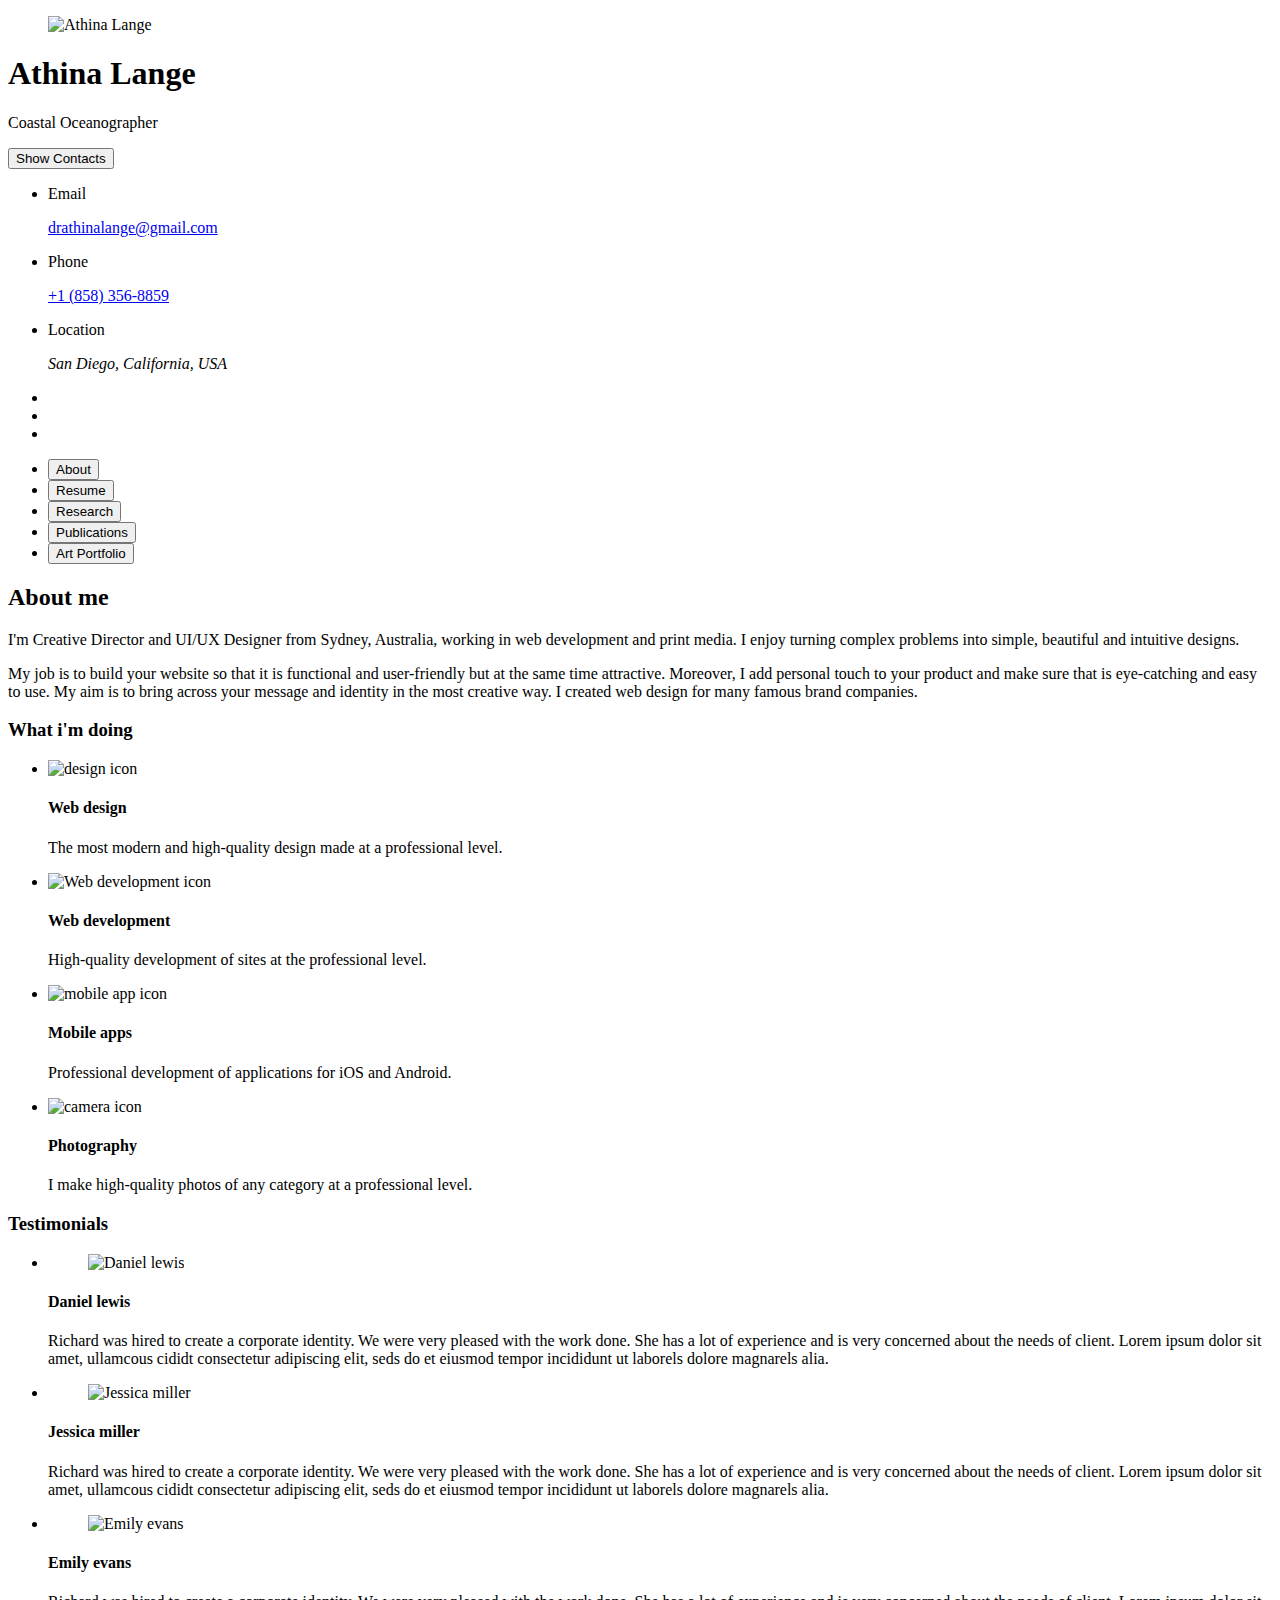
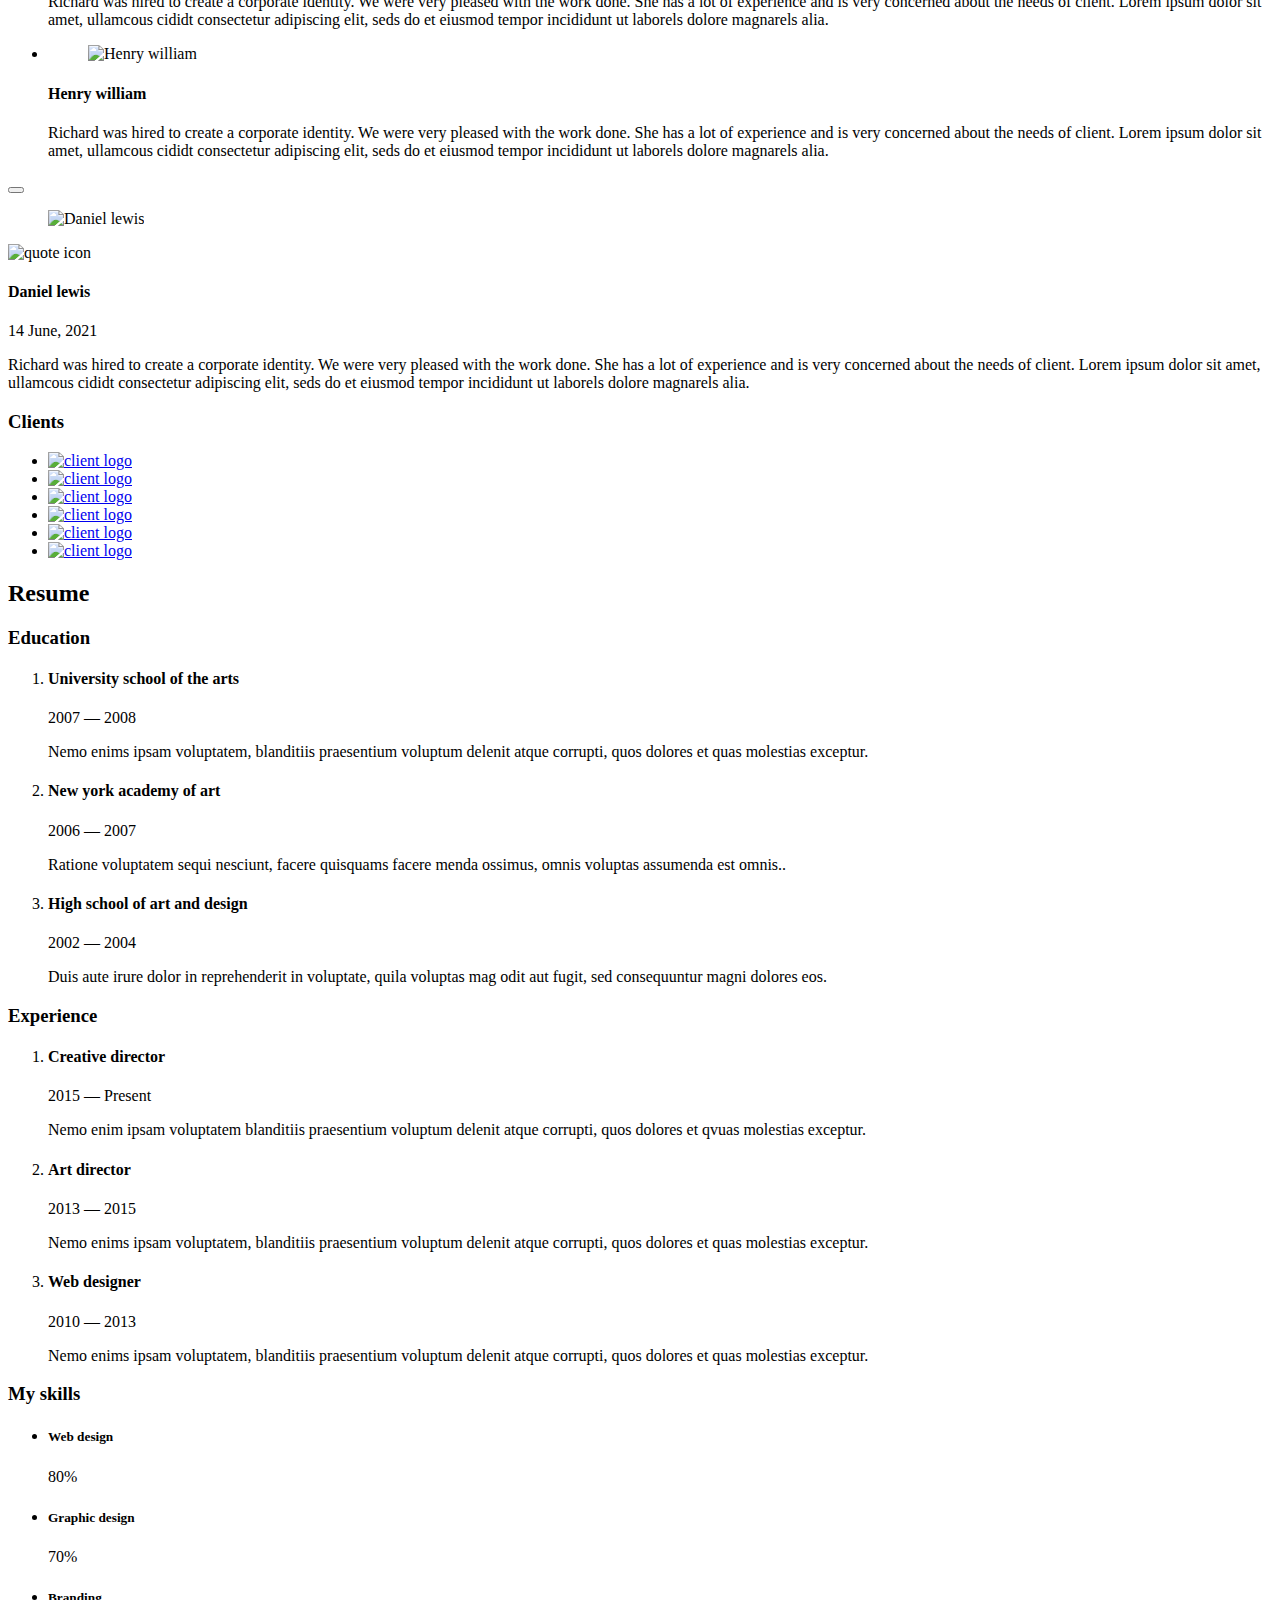
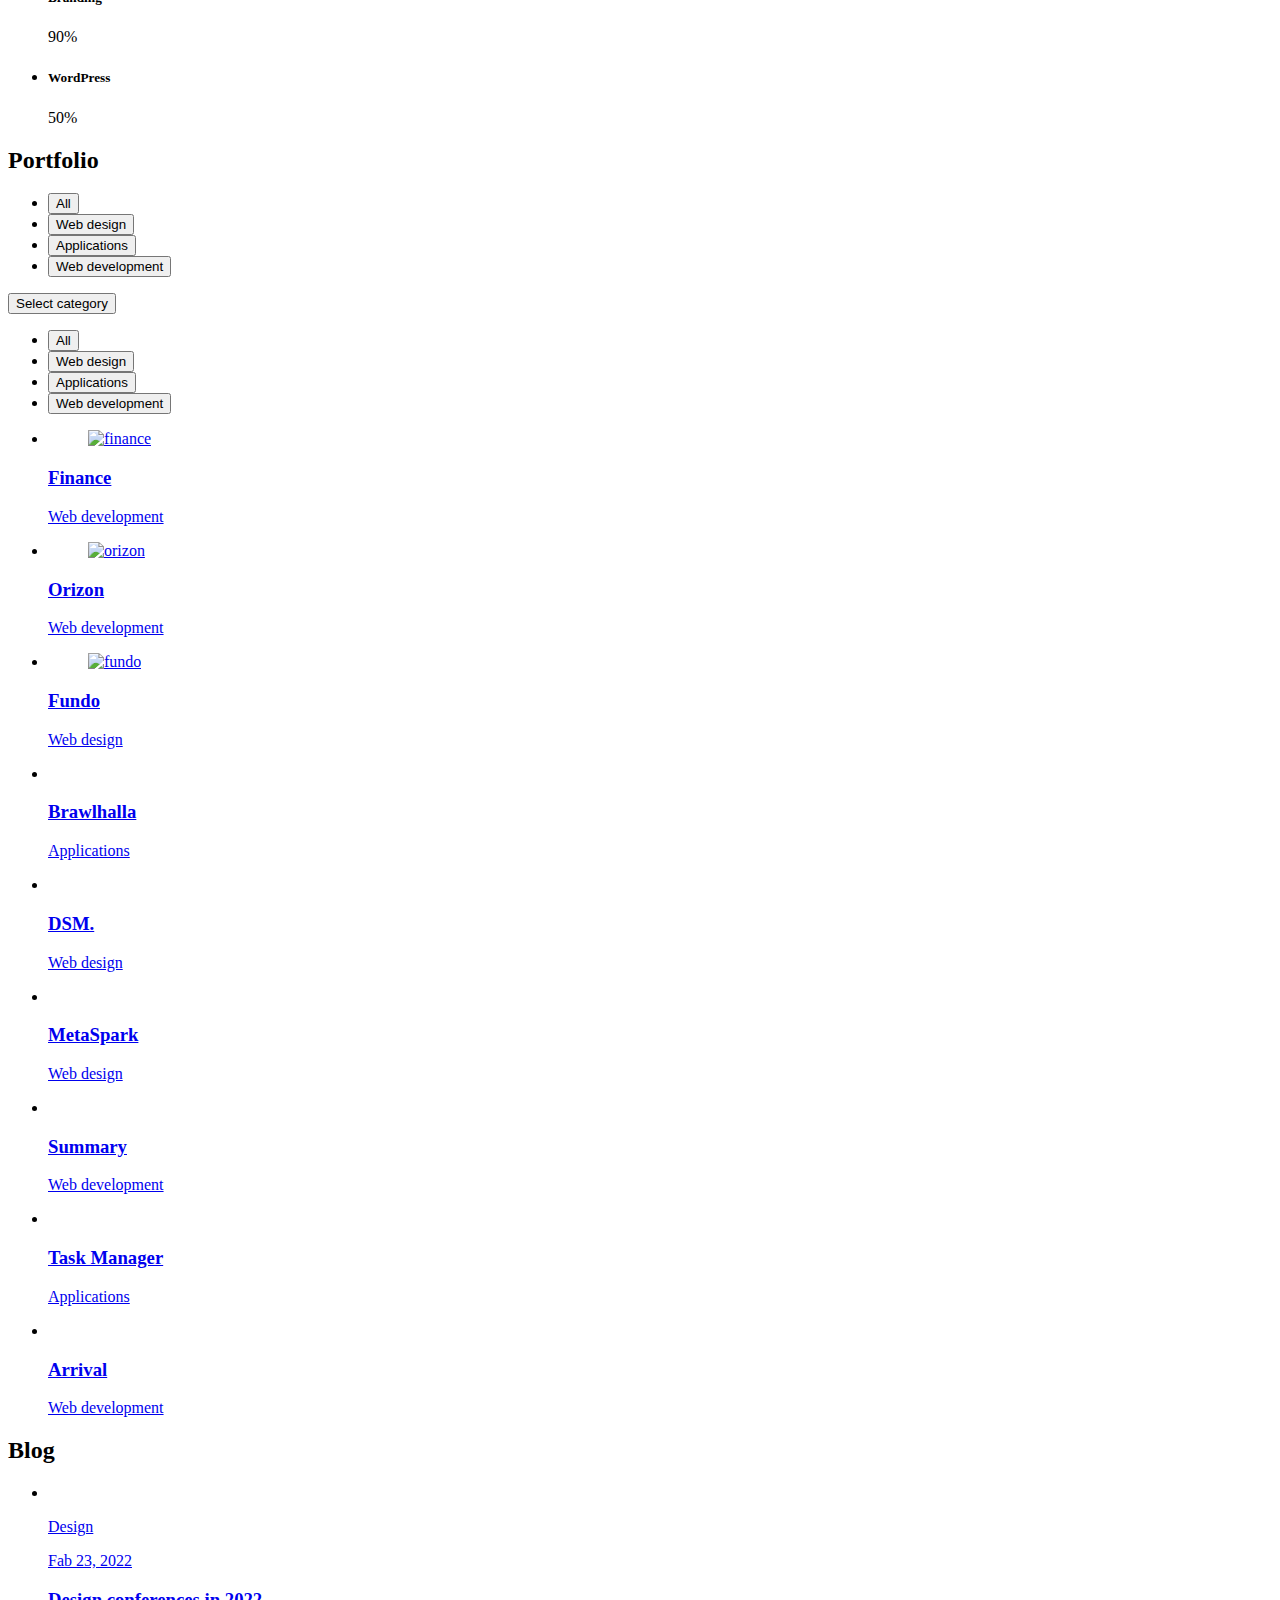
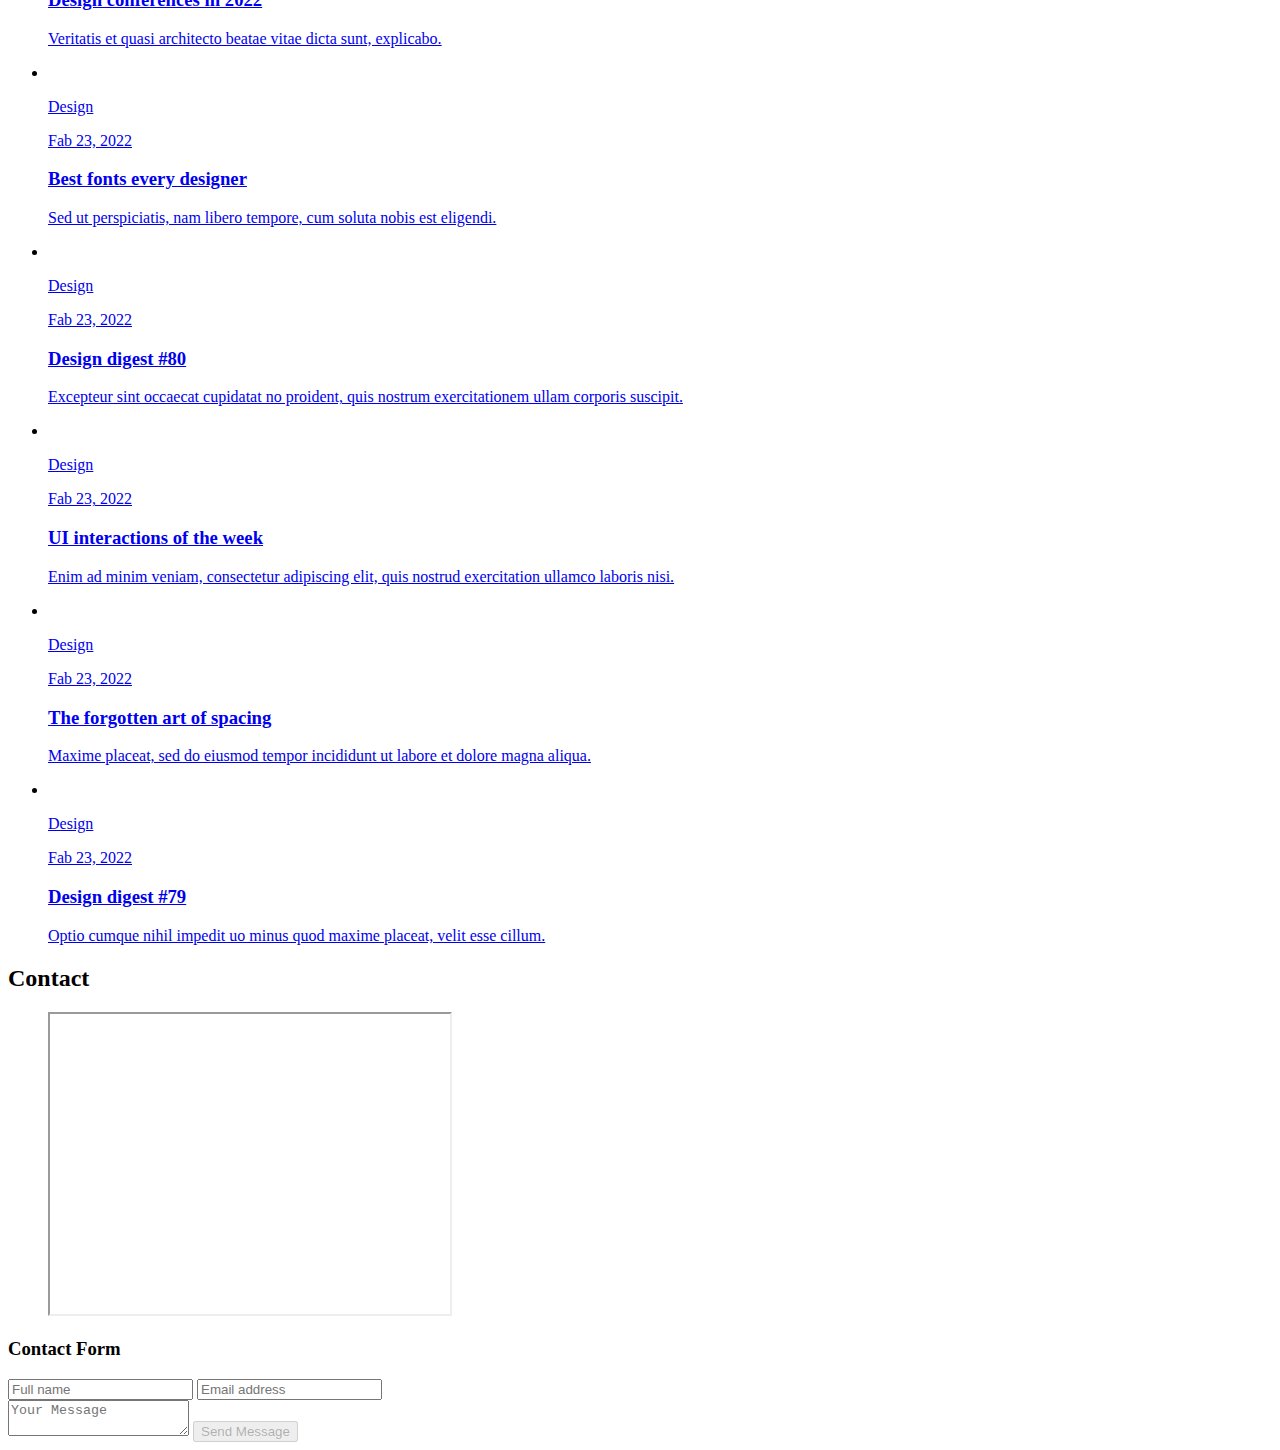
==== index.html @ ed579ed7 "Update index.html" ====
<!DOCTYPE html>
<html lang="en">

<head>
  <meta charset="UTF-8">
  <meta http-equiv="X-UA-Compatible" content="IE=edge">
  <meta name="viewport" content="width=device-width, initial-scale=1.0">
  <title>Athina Lange</title>

  <!--
    - favicon
  -->
  <link rel="shortcut icon" href="./assets/images/logo.ico" type="image/x-icon">

  <!--
    - custom css link
  -->
  <link rel="stylesheet" href="./assets/css/style.css">

  <!--
    - google font link
  -->
  <link rel="preconnect" href="https://fonts.googleapis.com">
  <link rel="preconnect" href="https://fonts.gstatic.com" crossorigin>
  <link href="https://fonts.googleapis.com/css2?family=Poppins:wght@300;400;500;600&display=swap" rel="stylesheet">
</head>

<body>

  <!--
    - #MAIN
  -->

  <main>

    <!--
      - #SIDEBAR
    -->

    <aside class="sidebar" data-sidebar>

      <div class="sidebar-info">

        <figure class="avatar-box">
          <img src="./assets/images_new/LANGE_Athina.jpg" alt="Athina Lange" width="80">
        </figure>

        <div class="info-content">
          <h1 class="name" title="Athina Lange">Athina Lange</h1>

          <p class="title">Coastal Oceanographer</p>
        </div>

        <button class="info_more-btn" data-sidebar-btn>
          <span>Show Contacts</span>

          <ion-icon name="chevron-down"></ion-icon>
        </button>

      </div>

      <div class="sidebar-info_more">

        <div class="separator"></div>

        <ul class="contacts-list">

          <li class="contact-item">

            <div class="icon-box">
              <ion-icon name="mail-outline"></ion-icon>
            </div>

            <div class="contact-info">
              <p class="contact-title">Email</p>

              <a href="mailto:drathinalange@gmail.com" class="contact-link">drathinalange@gmail.com</a>
            </div>

          </li>

          <li class="contact-item">

            <div class="icon-box">
              <ion-icon name="phone-portrait-outline"></ion-icon>
            </div>

            <div class="contact-info">
              <p class="contact-title">Phone</p>

              <a href="tel:+18583568859" class="contact-link">+1 (858) 356-8859</a>
            </div>

          </li>

          <li class="contact-item">

            <div class="icon-box">
              <ion-icon name="location-outline"></ion-icon>
            </div>

            <div class="contact-info">
              <p class="contact-title">Location</p>

              <address>San Diego, California, USA</address>
            </div>

          </li>

        </ul>

        <div class="separator"></div>

        <ul class="social-list">

          <li class="social-item">
            <a href="https://github.com/AthinaLange" class="social-link">
              <ion-icon name="logo-github"></ion-icon>
            </a>
          </li>

          <li class="social-item">
            <a href="https://www.linkedin.com/in/athina-lange-7394a6aa/" class="social-link">
              <ion-icon name="logo-linkedin"></ion-icon>
            </a>
          </li>

          <li class="social-item">
            <a href="https://www.instagram.com/athinaweavings/" class="social-link">
              <ion-icon name="logo-instagram"></ion-icon>
            </a>
          </li>

        </ul>

      </div>

    </aside>





    <!--
      - #main-content
    -->

    <div class="main-content">

      <!--
        - #NAVBAR
      -->

      <nav class="navbar">

        <ul class="navbar-list">

          <li class="navbar-item">
            <button class="navbar-link  active" data-nav-link>About</button>
          </li>

          <li class="navbar-item">
            <button class="navbar-link" data-nav-link>Resume</button>
          </li>

          <li class="navbar-item">
            <button class="navbar-link" data-nav-link>Research</button>
          </li>

          <li class="navbar-item">
            <button class="navbar-link" data-nav-link>Publications</button>
          </li>

          <li class="navbar-item">
            <button class="navbar-link" data-nav-link>Art Portfolio</button>
          </li>

        </ul>

      </nav>





      <!--
        - #ABOUT
      -->

      <article class="about  active" data-page="about">

        <header>
          <h2 class="h2 article-title">About me</h2>
        </header>

        <section class="about-text">
          <p>
            I'm Creative Director and UI/UX Designer from Sydney, Australia, working in web development and print media.
            I enjoy
            turning complex problems into simple, beautiful and intuitive designs.
          </p>

          <p>
            My job is to build your website so that it is functional and user-friendly but at the same time attractive.
            Moreover, I
            add personal touch to your product and make sure that is eye-catching and easy to use. My aim is to bring
            across your
            message and identity in the most creative way. I created web design for many famous brand companies.
          </p>
        </section>


        <!--
          - service
        -->

        <section class="service">

          <h3 class="h3 service-title">What i'm doing</h3>

          <ul class="service-list">

            <li class="service-item">

              <div class="service-icon-box">
                <img src="./assets/images/icon-design.svg
                " alt="design icon" width="40">
              </div>

              <div class="service-content-box">
                <h4 class="h4 service-item-title">Web design</h4>

                <p class="service-item-text">
                  The most modern and high-quality design made at a professional level.
                </p>
              </div>

            </li>

            <li class="service-item">

              <div class="service-icon-box">
                <img src="./assets/images/icon-dev.svg" alt="Web development icon" width="40">
              </div>

              <div class="service-content-box">
                <h4 class="h4 service-item-title">Web development</h4>

                <p class="service-item-text">
                  High-quality development of sites at the professional level.
                </p>
              </div>

            </li>

            <li class="service-item">

              <div class="service-icon-box">
                <img src="./assets/images/icon-app.svg" alt="mobile app icon" width="40">
              </div>

              <div class="service-content-box">
                <h4 class="h4 service-item-title">Mobile apps</h4>

                <p class="service-item-text">
                  Professional development of applications for iOS and Android.
                </p>
              </div>

            </li>

            <li class="service-item">

              <div class="service-icon-box">
                <img src="./assets/images/icon-photo.svg" alt="camera icon" width="40">
              </div>

              <div class="service-content-box">
                <h4 class="h4 service-item-title">Photography</h4>

                <p class="service-item-text">
                  I make high-quality photos of any category at a professional level.
                </p>
              </div>

            </li>

          </ul>

        </section>


        <!--
          - testimonials
        -->

        <section class="testimonials">

          <h3 class="h3 testimonials-title">Testimonials</h3>

          <ul class="testimonials-list has-scrollbar">

            <li class="testimonials-item">
              <div class="content-card" data-testimonials-item>

                <figure class="testimonials-avatar-box">
                  <img src="./assets/images/avatar-1.png" alt="Daniel lewis" width="60" data-testimonials-avatar>
                </figure>

                <h4 class="h4 testimonials-item-title" data-testimonials-title>Daniel lewis</h4>

                <div class="testimonials-text" data-testimonials-text>
                  <p>
                    Richard was hired to create a corporate identity. We were very pleased with the work done. She has a
                    lot of experience
                    and is very concerned about the needs of client. Lorem ipsum dolor sit amet, ullamcous cididt
                    consectetur adipiscing
                    elit, seds do et eiusmod tempor incididunt ut laborels dolore magnarels alia.
                  </p>
                </div>

              </div>
            </li>

            <li class="testimonials-item">
              <div class="content-card" data-testimonials-item>

                <figure class="testimonials-avatar-box">
                  <img src="./assets/images/avatar-2.png" alt="Jessica miller" width="60" data-testimonials-avatar>
                </figure>

                <h4 class="h4 testimonials-item-title" data-testimonials-title>Jessica miller</h4>

                <div class="testimonials-text" data-testimonials-text>
                  <p>
                    Richard was hired to create a corporate identity. We were very pleased with the work done. She has a
                    lot of experience
                    and is very concerned about the needs of client. Lorem ipsum dolor sit amet, ullamcous cididt
                    consectetur adipiscing
                    elit, seds do et eiusmod tempor incididunt ut laborels dolore magnarels alia.
                  </p>
                </div>

              </div>
            </li>

            <li class="testimonials-item">
              <div class="content-card" data-testimonials-item>

                <figure class="testimonials-avatar-box">
                  <img src="./assets/images/avatar-3.png" alt="Emily evans" width="60" data-testimonials-avatar>
                </figure>

                <h4 class="h4 testimonials-item-title" data-testimonials-title>Emily evans</h4>

                <div class="testimonials-text" data-testimonials-text>
                  <p>
                    Richard was hired to create a corporate identity. We were very pleased with the work done. She has a
                    lot of experience
                    and is very concerned about the needs of client. Lorem ipsum dolor sit amet, ullamcous cididt
                    consectetur adipiscing
                    elit, seds do et eiusmod tempor incididunt ut laborels dolore magnarels alia.
                  </p>
                </div>

              </div>
            </li>

            <li class="testimonials-item">
              <div class="content-card" data-testimonials-item>

                <figure class="testimonials-avatar-box">
                  <img src="./assets/images/avatar-4.png" alt="Henry william" width="60" data-testimonials-avatar>
                </figure>

                <h4 class="h4 testimonials-item-title" data-testimonials-title>Henry william</h4>

                <div class="testimonials-text" data-testimonials-text>
                  <p>
                    Richard was hired to create a corporate identity. We were very pleased with the work done. She has a
                    lot of experience
                    and is very concerned about the needs of client. Lorem ipsum dolor sit amet, ullamcous cididt
                    consectetur adipiscing
                    elit, seds do et eiusmod tempor incididunt ut laborels dolore magnarels alia.
                  </p>
                </div>

              </div>
            </li>

          </ul>

        </section>


        <!--
          - testimonials modal
        -->

        <div class="modal-container" data-modal-container>

          <div class="overlay" data-overlay></div>

          <section class="testimonials-modal">

            <button class="modal-close-btn" data-modal-close-btn>
              <ion-icon name="close-outline"></ion-icon>
            </button>

            <div class="modal-img-wrapper">
              <figure class="modal-avatar-box">
                <img src="./assets/images/avatar-1.png" alt="Daniel lewis" width="80" data-modal-img>
              </figure>

              <img src="./assets/images/icon-quote.svg" alt="quote icon">
            </div>

            <div class="modal-content">

              <h4 class="h3 modal-title" data-modal-title>Daniel lewis</h4>

              <time datetime="2021-06-14">14 June, 2021</time>

              <div data-modal-text>
                <p>
                  Richard was hired to create a corporate identity. We were very pleased with the work done. She has a
                  lot of experience
                  and is very concerned about the needs of client. Lorem ipsum dolor sit amet, ullamcous cididt
                  consectetur adipiscing
                  elit, seds do et eiusmod tempor incididunt ut laborels dolore magnarels alia.
                </p>
              </div>

            </div>

          </section>

        </div>


        <!--
          - clients
        -->

        <section class="clients">

          <h3 class="h3 clients-title">Clients</h3>

          <ul class="clients-list has-scrollbar">

            <li class="clients-item">
              <a href="#">
                <img src="./assets/images/logo-1-color.png" alt="client logo">
              </a>
            </li>

            <li class="clients-item">
              <a href="#">
                <img src="./assets/images/logo-2-color.png" alt="client logo">
              </a>
            </li>

            <li class="clients-item">
              <a href="#">
                <img src="./assets/images/logo-3-color.png" alt="client logo">
              </a>
            </li>

            <li class="clients-item">
              <a href="#">
                <img src="./assets/images/logo-4-color.png" alt="client logo">
              </a>
            </li>

            <li class="clients-item">
              <a href="#">
                <img src="./assets/images/logo-5-color.png" alt="client logo">
              </a>
            </li>

            <li class="clients-item">
              <a href="#">
                <img src="./assets/images/logo-6-color.png" alt="client logo">
              </a>
            </li>

          </ul>

        </section>

      </article>





      <!--
        - #RESUME
      -->

      <article class="resume" data-page="resume">

        <header>
          <h2 class="h2 article-title">Resume</h2>
        </header>

        <section class="timeline">

          <div class="title-wrapper">
            <div class="icon-box">
              <ion-icon name="book-outline"></ion-icon>
            </div>

            <h3 class="h3">Education</h3>
          </div>

          <ol class="timeline-list">

            <li class="timeline-item">

              <h4 class="h4 timeline-item-title">University school of the arts</h4>

              <span>2007 — 2008</span>

              <p class="timeline-text">
                Nemo enims ipsam voluptatem, blanditiis praesentium voluptum delenit atque corrupti, quos dolores et
                quas molestias
                exceptur.
              </p>

            </li>

            <li class="timeline-item">

              <h4 class="h4 timeline-item-title">New york academy of art</h4>

              <span>2006 — 2007</span>

              <p class="timeline-text">
                Ratione voluptatem sequi nesciunt, facere quisquams facere menda ossimus, omnis voluptas assumenda est
                omnis..
              </p>

            </li>

            <li class="timeline-item">

              <h4 class="h4 timeline-item-title">High school of art and design</h4>

              <span>2002 — 2004</span>

              <p class="timeline-text">
                Duis aute irure dolor in reprehenderit in voluptate, quila voluptas mag odit aut fugit, sed consequuntur
                magni dolores
                eos.
              </p>

            </li>

          </ol>

        </section>

        <section class="timeline">

          <div class="title-wrapper">
            <div class="icon-box">
              <ion-icon name="book-outline"></ion-icon>
            </div>

            <h3 class="h3">Experience</h3>
          </div>

          <ol class="timeline-list">

            <li class="timeline-item">

              <h4 class="h4 timeline-item-title">Creative director</h4>

              <span>2015 — Present</span>

              <p class="timeline-text">
                Nemo enim ipsam voluptatem blanditiis praesentium voluptum delenit atque corrupti, quos dolores et qvuas
                molestias
                exceptur.
              </p>

            </li>

            <li class="timeline-item">

              <h4 class="h4 timeline-item-title">Art director</h4>

              <span>2013 — 2015</span>

              <p class="timeline-text">
                Nemo enims ipsam voluptatem, blanditiis praesentium voluptum delenit atque corrupti, quos dolores et
                quas molestias
                exceptur.
              </p>

            </li>

            <li class="timeline-item">

              <h4 class="h4 timeline-item-title">Web designer</h4>

              <span>2010 — 2013</span>

              <p class="timeline-text">
                Nemo enims ipsam voluptatem, blanditiis praesentium voluptum delenit atque corrupti, quos dolores et
                quas molestias
                exceptur.
              </p>

            </li>

          </ol>

        </section>

        <section class="skill">

          <h3 class="h3 skills-title">My skills</h3>

          <ul class="skills-list content-card">

            <li class="skills-item">

              <div class="title-wrapper">
                <h5 class="h5">Web design</h5>
                <data value="80">80%</data>
              </div>

              <div class="skill-progress-bg">
                <div class="skill-progress-fill" style="width: 80%;"></div>
              </div>

            </li>

            <li class="skills-item">

              <div class="title-wrapper">
                <h5 class="h5">Graphic design</h5>
                <data value="70">70%</data>
              </div>

              <div class="skill-progress-bg">
                <div class="skill-progress-fill" style="width: 70%;"></div>
              </div>

            </li>

            <li class="skills-item">

              <div class="title-wrapper">
                <h5 class="h5">Branding</h5>
                <data value="90">90%</data>
              </div>

              <div class="skill-progress-bg">
                <div class="skill-progress-fill" style="width: 90%;"></div>
              </div>

            </li>

            <li class="skills-item">

              <div class="title-wrapper">
                <h5 class="h5">WordPress</h5>
                <data value="50">50%</data>
              </div>

              <div class="skill-progress-bg">
                <div class="skill-progress-fill" style="width: 50%;"></div>
              </div>

            </li>

          </ul>

        </section>

      </article>





      <!--
        - #PORTFOLIO
      -->

      <article class="portfolio" data-page="portfolio">

        <header>
          <h2 class="h2 article-title">Portfolio</h2>
        </header>

        <section class="projects">

          <ul class="filter-list">

            <li class="filter-item">
              <button class="active" data-filter-btn>All</button>
            </li>

            <li class="filter-item">
              <button data-filter-btn>Web design</button>
            </li>

            <li class="filter-item">
              <button data-filter-btn>Applications</button>
            </li>

            <li class="filter-item">
              <button data-filter-btn>Web development</button>
            </li>

          </ul>

          <div class="filter-select-box">

            <button class="filter-select" data-select>

              <div class="select-value" data-selecct-value>Select category</div>

              <div class="select-icon">
                <ion-icon name="chevron-down"></ion-icon>
              </div>

            </button>

            <ul class="select-list">

              <li class="select-item">
                <button data-select-item>All</button>
              </li>

              <li class="select-item">
                <button data-select-item>Web design</button>
              </li>

              <li class="select-item">
                <button data-select-item>Applications</button>
              </li>

              <li class="select-item">
                <button data-select-item>Web development</button>
              </li>

            </ul>

          </div>

          <ul class="project-list">

            <li class="project-item  active" data-filter-item data-category="web development">
              <a href="#">

                <figure class="project-img">
                  <div class="project-item-icon-box">
                    <ion-icon name="eye-outline"></ion-icon>
                  </div>

                  <img src="./assets/images/project-1.jpg" alt="finance" loading="lazy">
                </figure>

                <h3 class="project-title">Finance</h3>

                <p class="project-category">Web development</p>

              </a>
            </li>

            <li class="project-item  active" data-filter-item data-category="web development">
              <a href="#">

                <figure class="project-img">
                  <div class="project-item-icon-box">
                    <ion-icon name="eye-outline"></ion-icon>
                  </div>

                  <img src="./assets/images/project-2.png" alt="orizon" loading="lazy">
                </figure>

                <h3 class="project-title">Orizon</h3>

                <p class="project-category">Web development</p>

              </a>
            </li>

            <li class="project-item  active" data-filter-item data-category="web design">
              <a href="#">

                <figure class="project-img">
                  <div class="project-item-icon-box">
                    <ion-icon name="eye-outline"></ion-icon>
                  </div>

                  <img src="./assets/images/project-3.jpg" alt="fundo" loading="lazy">
                </figure>

                <h3 class="project-title">Fundo</h3>

                <p class="project-category">Web design</p>

              </a>
            </li>

            <li class="project-item  active" data-filter-item data-category="applications">
              <a href="#">

                <figure class="project-img">
                  <div class="project-item-icon-box">
                    <ion-icon name="eye-outline"></ion-icon>
                  </div>

                  <img src="./assets/images/project-4.png" alt="brawlhalla" loading="lazy">
                </figure>

                <h3 class="project-title">Brawlhalla</h3>

                <p class="project-category">Applications</p>

              </a>
            </li>

            <li class="project-item  active" data-filter-item data-category="web design">
              <a href="#">

                <figure class="project-img">
                  <div class="project-item-icon-box">
                    <ion-icon name="eye-outline"></ion-icon>
                  </div>

                  <img src="./assets/images/project-5.png" alt="dsm." loading="lazy">
                </figure>

                <h3 class="project-title">DSM.</h3>

                <p class="project-category">Web design</p>

              </a>
            </li>

            <li class="project-item  active" data-filter-item data-category="web design">
              <a href="#">

                <figure class="project-img">
                  <div class="project-item-icon-box">
                    <ion-icon name="eye-outline"></ion-icon>
                  </div>

                  <img src="./assets/images/project-6.png" alt="metaspark" loading="lazy">
                </figure>

                <h3 class="project-title">MetaSpark</h3>

                <p class="project-category">Web design</p>

              </a>
            </li>

            <li class="project-item  active" data-filter-item data-category="web development">
              <a href="#">

                <figure class="project-img">
                  <div class="project-item-icon-box">
                    <ion-icon name="eye-outline"></ion-icon>
                  </div>

                  <img src="./assets/images/project-7.png" alt="summary" loading="lazy">
                </figure>

                <h3 class="project-title">Summary</h3>

                <p class="project-category">Web development</p>

              </a>
            </li>

            <li class="project-item  active" data-filter-item data-category="applications">
              <a href="#">

                <figure class="project-img">
                  <div class="project-item-icon-box">
                    <ion-icon name="eye-outline"></ion-icon>
                  </div>

                  <img src="./assets/images/project-8.jpg" alt="task manager" loading="lazy">
                </figure>

                <h3 class="project-title">Task Manager</h3>

                <p class="project-category">Applications</p>

              </a>
            </li>

            <li class="project-item  active" data-filter-item data-category="web development">
              <a href="#">

                <figure class="project-img">
                  <div class="project-item-icon-box">
                    <ion-icon name="eye-outline"></ion-icon>
                  </div>

                  <img src="./assets/images/project-9.png" alt="arrival" loading="lazy">
                </figure>

                <h3 class="project-title">Arrival</h3>

                <p class="project-category">Web development</p>

              </a>
            </li>

          </ul>

        </section>

      </article>





      <!--
        - #BLOG
      -->

      <article class="blog" data-page="blog">

        <header>
          <h2 class="h2 article-title">Blog</h2>
        </header>

        <section class="blog-posts">

          <ul class="blog-posts-list">

            <li class="blog-post-item">
              <a href="#">

                <figure class="blog-banner-box">
                  <img src="./assets/images/blog-1.jpg" alt="Design conferences in 2022" loading="lazy">
                </figure>

                <div class="blog-content">

                  <div class="blog-meta">
                    <p class="blog-category">Design</p>

                    <span class="dot"></span>

                    <time datetime="2022-02-23">Fab 23, 2022</time>
                  </div>

                  <h3 class="h3 blog-item-title">Design conferences in 2022</h3>

                  <p class="blog-text">
                    Veritatis et quasi architecto beatae vitae dicta sunt, explicabo.
                  </p>

                </div>

              </a>
            </li>

            <li class="blog-post-item">
              <a href="#">

                <figure class="blog-banner-box">
                  <img src="./assets/images/blog-2.jpg" alt="Best fonts every designer" loading="lazy">
                </figure>

                <div class="blog-content">

                  <div class="blog-meta">
                    <p class="blog-category">Design</p>

                    <span class="dot"></span>

                    <time datetime="2022-02-23">Fab 23, 2022</time>
                  </div>

                  <h3 class="h3 blog-item-title">Best fonts every designer</h3>

                  <p class="blog-text">
                    Sed ut perspiciatis, nam libero tempore, cum soluta nobis est eligendi.
                  </p>

                </div>

              </a>
            </li>

            <li class="blog-post-item">
              <a href="#">

                <figure class="blog-banner-box">
                  <img src="./assets/images/blog-3.jpg" alt="Design digest #80" loading="lazy">
                </figure>

                <div class="blog-content">

                  <div class="blog-meta">
                    <p class="blog-category">Design</p>

                    <span class="dot"></span>

                    <time datetime="2022-02-23">Fab 23, 2022</time>
                  </div>

                  <h3 class="h3 blog-item-title">Design digest #80</h3>

                  <p class="blog-text">
                    Excepteur sint occaecat cupidatat no proident, quis nostrum exercitationem ullam corporis suscipit.
                  </p>

                </div>

              </a>
            </li>

            <li class="blog-post-item">
              <a href="#">

                <figure class="blog-banner-box">
                  <img src="./assets/images/blog-4.jpg" alt="UI interactions of the week" loading="lazy">
                </figure>

                <div class="blog-content">

                  <div class="blog-meta">
                    <p class="blog-category">Design</p>

                    <span class="dot"></span>

                    <time datetime="2022-02-23">Fab 23, 2022</time>
                  </div>

                  <h3 class="h3 blog-item-title">UI interactions of the week</h3>

                  <p class="blog-text">
                    Enim ad minim veniam, consectetur adipiscing elit, quis nostrud exercitation ullamco laboris nisi.
                  </p>

                </div>

              </a>
            </li>

            <li class="blog-post-item">
              <a href="#">

                <figure class="blog-banner-box">
                  <img src="./assets/images/blog-5.jpg" alt="The forgotten art of spacing" loading="lazy">
                </figure>

                <div class="blog-content">

                  <div class="blog-meta">
                    <p class="blog-category">Design</p>

                    <span class="dot"></span>

                    <time datetime="2022-02-23">Fab 23, 2022</time>
                  </div>

                  <h3 class="h3 blog-item-title">The forgotten art of spacing</h3>

                  <p class="blog-text">
                    Maxime placeat, sed do eiusmod tempor incididunt ut labore et dolore magna aliqua.
                  </p>

                </div>

              </a>
            </li>

            <li class="blog-post-item">
              <a href="#">

                <figure class="blog-banner-box">
                  <img src="./assets/images/blog-6.jpg" alt="Design digest #79" loading="lazy">
                </figure>

                <div class="blog-content">

                  <div class="blog-meta">
                    <p class="blog-category">Design</p>

                    <span class="dot"></span>

                    <time datetime="2022-02-23">Fab 23, 2022</time>
                  </div>

                  <h3 class="h3 blog-item-title">Design digest #79</h3>

                  <p class="blog-text">
                    Optio cumque nihil impedit uo minus quod maxime placeat, velit esse cillum.
                  </p>

                </div>

              </a>
            </li>

          </ul>

        </section>

      </article>





      <!--
        - #CONTACT
      -->

      <article class="contact" data-page="contact">

        <header>
          <h2 class="h2 article-title">Contact</h2>
        </header>

        <section class="mapbox" data-mapbox>
          <figure>
            <iframe
              src="https://www.google.com/maps/embed?pb=!1m18!1m12!1m3!1d199666.5651251294!2d-121.58334177520186!3d38.56165006739519!2m3!1f0!2f0!3f0!3m2!1i1024!2i768!4f13.1!3m3!1m2!1s0x809ac672b28397f9%3A0x921f6aaa74197fdb!2sSacramento%2C%20CA%2C%20USA!5e0!3m2!1sen!2sbd!4v1647608789441!5m2!1sen!2sbd"
              width="400" height="300" loading="lazy"></iframe>
          </figure>
        </section>

        <section class="contact-form">

          <h3 class="h3 form-title">Contact Form</h3>

          <form action="#" class="form" data-form>

            <div class="input-wrapper">
              <input type="text" name="fullname" class="form-input" placeholder="Full name" required data-form-input>

              <input type="email" name="email" class="form-input" placeholder="Email address" required data-form-input>
            </div>

            <textarea name="message" class="form-input" placeholder="Your Message" required data-form-input></textarea>

            <button class="form-btn" type="submit" disabled data-form-btn>
              <ion-icon name="paper-plane"></ion-icon>
              <span>Send Message</span>
            </button>

          </form>

        </section>

      </article>

    </div>

  </main>






  <!--
    - custom js link
  -->
  <script src="./assets/js/script.js"></script>

  <!--
    - ionicon link
  -->
  <script type="module" src="https://unpkg.com/ionicons@5.5.2/dist/ionicons/ionicons.esm.js"></script>
  <script nomodule src="https://unpkg.com/ionicons@5.5.2/dist/ionicons/ionicons.js"></script>

</body>

</html>
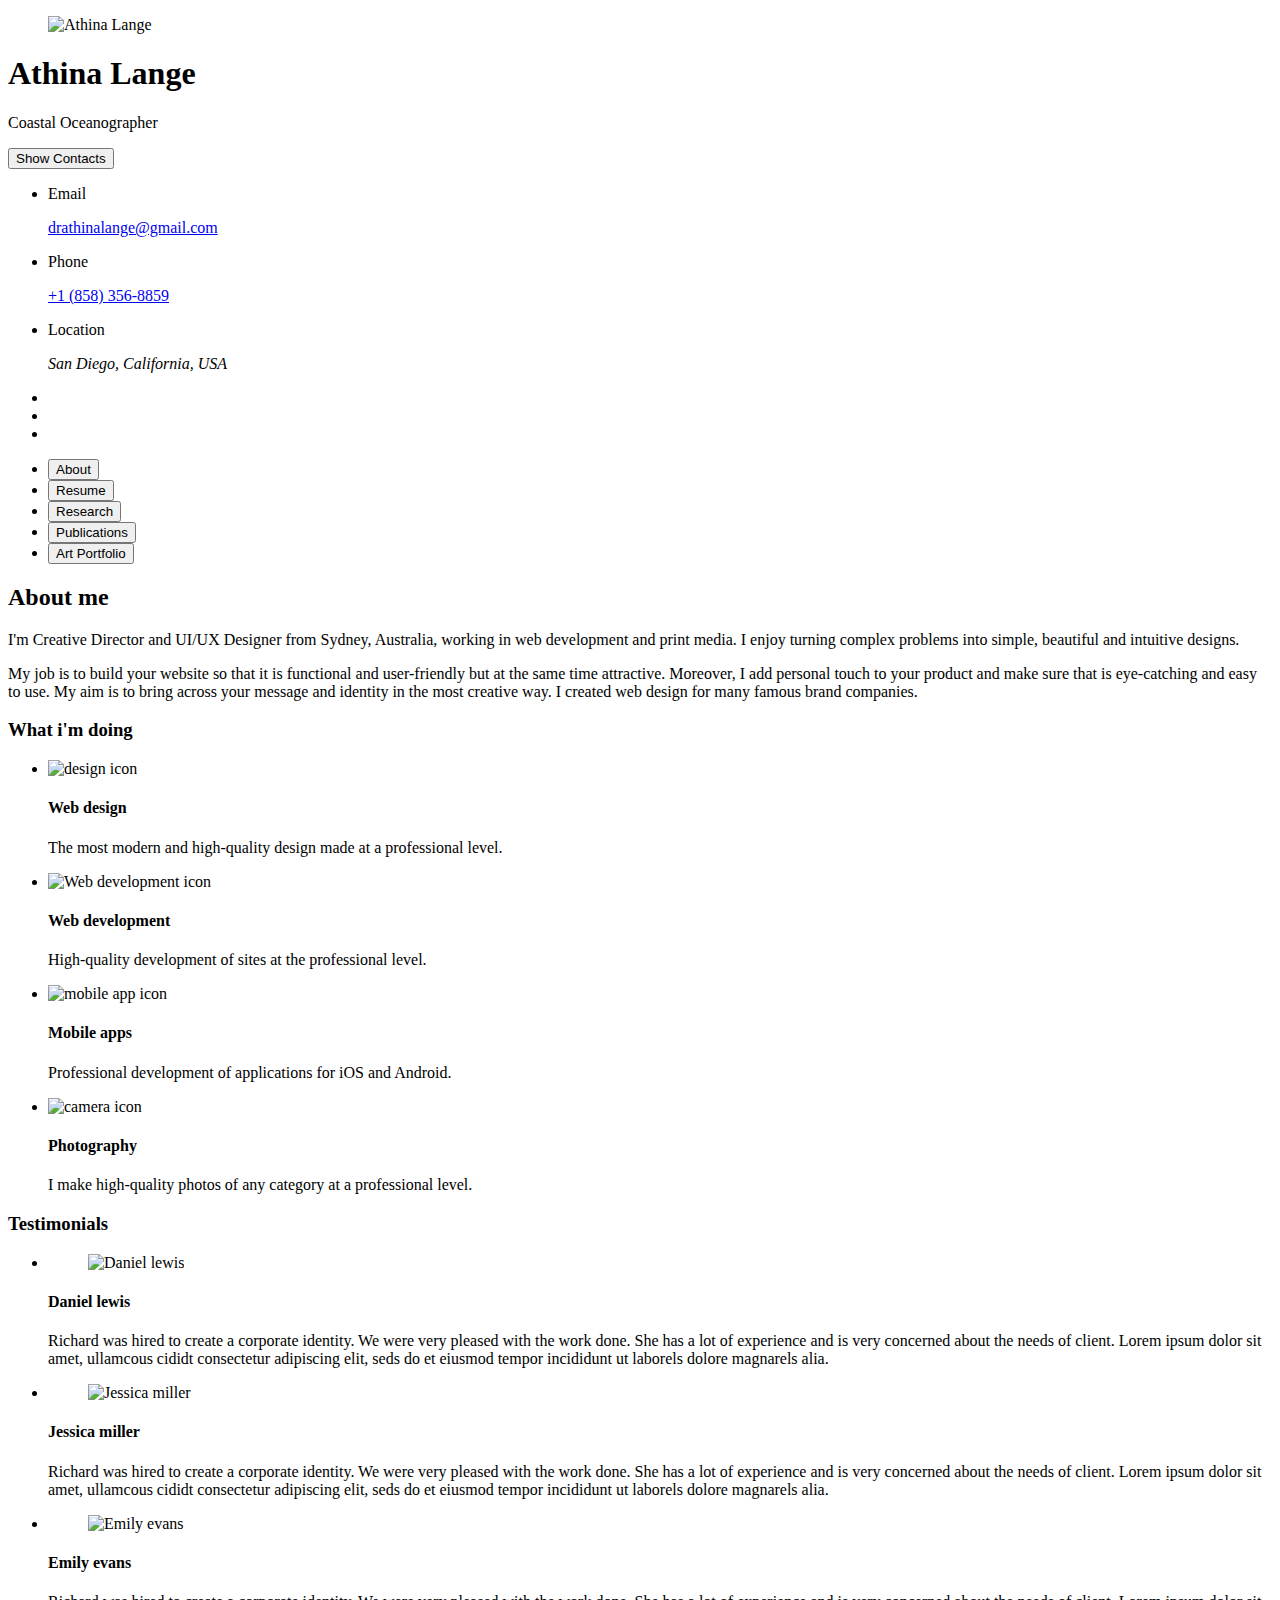
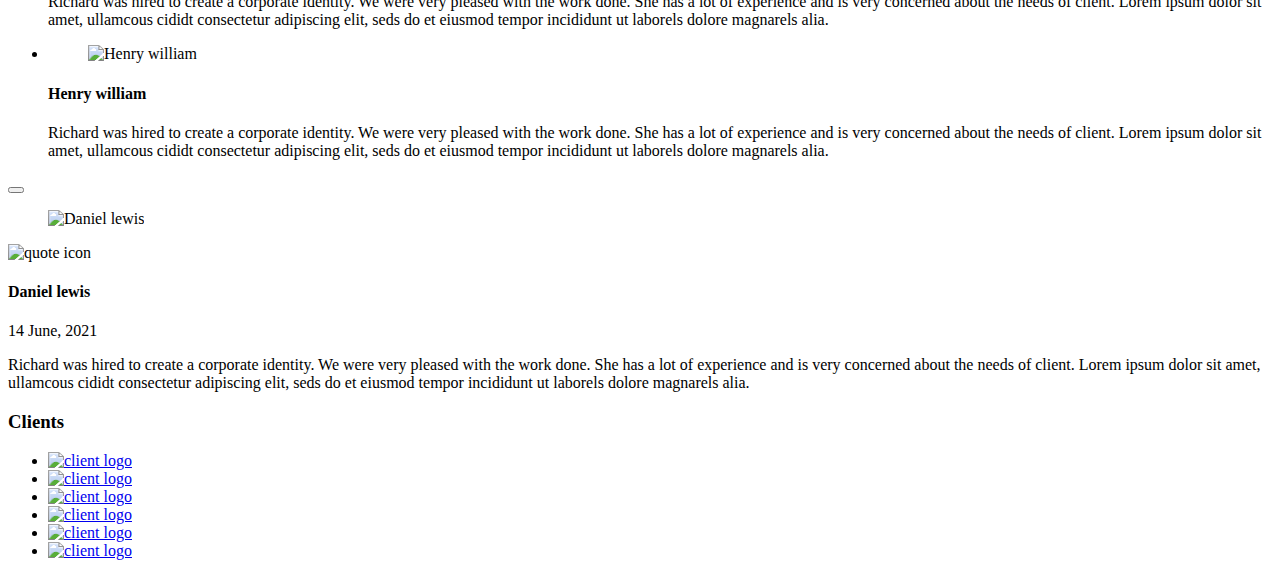
==== commit 89cf3b58: "Update index.html" ====
--- a/index.html
+++ b/index.html
@@ -160,19 +160,19 @@
           </li>
 
           <li class="navbar-item">
-            <button class="navbar-link" data-nav-link>Resume</button>
+            <button href="resume.html" class="navbar-link" data-nav-link>Resume</button>
           </li>
 
           <li class="navbar-item">
-            <button class="navbar-link" data-nav-link>Research</button>
+            <button href="research.html" class="navbar-link" data-nav-link>Research</button>
           </li>
 
           <li class="navbar-item">
-            <button class="navbar-link" data-nav-link>Publications</button>
+            <button href="publications.html" class="navbar-link" data-nav-link>Publications</button>
           </li>
 
           <li class="navbar-item">
-            <button class="navbar-link" data-nav-link>Art Portfolio</button>
+            <button href="art_portfolio.html" class="navbar-link" data-nav-link>Art Portfolio</button>
           </li>
 
         </ul>
@@ -494,673 +494,7 @@
 
 
 
-      <!--
-        - #RESUME
-      -->
-
-      <article class="resume" data-page="resume">
-
-        <header>
-          <h2 class="h2 article-title">Resume</h2>
-        </header>
-
-        <section class="timeline">
-
-          <div class="title-wrapper">
-            <div class="icon-box">
-              <ion-icon name="book-outline"></ion-icon>
-            </div>
-
-            <h3 class="h3">Education</h3>
-          </div>
-
-          <ol class="timeline-list">
-
-            <li class="timeline-item">
-
-              <h4 class="h4 timeline-item-title">University school of the arts</h4>
-
-              <span>2007 — 2008</span>
-
-              <p class="timeline-text">
-                Nemo enims ipsam voluptatem, blanditiis praesentium voluptum delenit atque corrupti, quos dolores et
-                quas molestias
-                exceptur.
-              </p>
-
-            </li>
-
-            <li class="timeline-item">
-
-              <h4 class="h4 timeline-item-title">New york academy of art</h4>
-
-              <span>2006 — 2007</span>
-
-              <p class="timeline-text">
-                Ratione voluptatem sequi nesciunt, facere quisquams facere menda ossimus, omnis voluptas assumenda est
-                omnis..
-              </p>
-
-            </li>
-
-            <li class="timeline-item">
-
-              <h4 class="h4 timeline-item-title">High school of art and design</h4>
-
-              <span>2002 — 2004</span>
-
-              <p class="timeline-text">
-                Duis aute irure dolor in reprehenderit in voluptate, quila voluptas mag odit aut fugit, sed consequuntur
-                magni dolores
-                eos.
-              </p>
-
-            </li>
-
-          </ol>
-
-        </section>
-
-        <section class="timeline">
-
-          <div class="title-wrapper">
-            <div class="icon-box">
-              <ion-icon name="book-outline"></ion-icon>
-            </div>
-
-            <h3 class="h3">Experience</h3>
-          </div>
-
-          <ol class="timeline-list">
-
-            <li class="timeline-item">
-
-              <h4 class="h4 timeline-item-title">Creative director</h4>
-
-              <span>2015 — Present</span>
-
-              <p class="timeline-text">
-                Nemo enim ipsam voluptatem blanditiis praesentium voluptum delenit atque corrupti, quos dolores et qvuas
-                molestias
-                exceptur.
-              </p>
-
-            </li>
-
-            <li class="timeline-item">
-
-              <h4 class="h4 timeline-item-title">Art director</h4>
-
-              <span>2013 — 2015</span>
-
-              <p class="timeline-text">
-                Nemo enims ipsam voluptatem, blanditiis praesentium voluptum delenit atque corrupti, quos dolores et
-                quas molestias
-                exceptur.
-              </p>
-
-            </li>
-
-            <li class="timeline-item">
-
-              <h4 class="h4 timeline-item-title">Web designer</h4>
-
-              <span>2010 — 2013</span>
-
-              <p class="timeline-text">
-                Nemo enims ipsam voluptatem, blanditiis praesentium voluptum delenit atque corrupti, quos dolores et
-                quas molestias
-                exceptur.
-              </p>
-
-            </li>
-
-          </ol>
-
-        </section>
-
-        <section class="skill">
-
-          <h3 class="h3 skills-title">My skills</h3>
-
-          <ul class="skills-list content-card">
-
-            <li class="skills-item">
-
-              <div class="title-wrapper">
-                <h5 class="h5">Web design</h5>
-                <data value="80">80%</data>
-              </div>
-
-              <div class="skill-progress-bg">
-                <div class="skill-progress-fill" style="width: 80%;"></div>
-              </div>
-
-            </li>
-
-            <li class="skills-item">
-
-              <div class="title-wrapper">
-                <h5 class="h5">Graphic design</h5>
-                <data value="70">70%</data>
-              </div>
-
-              <div class="skill-progress-bg">
-                <div class="skill-progress-fill" style="width: 70%;"></div>
-              </div>
-
-            </li>
-
-            <li class="skills-item">
-
-              <div class="title-wrapper">
-                <h5 class="h5">Branding</h5>
-                <data value="90">90%</data>
-              </div>
-
-              <div class="skill-progress-bg">
-                <div class="skill-progress-fill" style="width: 90%;"></div>
-              </div>
-
-            </li>
-
-            <li class="skills-item">
-
-              <div class="title-wrapper">
-                <h5 class="h5">WordPress</h5>
-                <data value="50">50%</data>
-              </div>
-
-              <div class="skill-progress-bg">
-                <div class="skill-progress-fill" style="width: 50%;"></div>
-              </div>
-
-            </li>
-
-          </ul>
-
-        </section>
-
-      </article>
-
-
-
-
-
-      <!--
-        - #PORTFOLIO
-      -->
-
-      <article class="portfolio" data-page="portfolio">
-
-        <header>
-          <h2 class="h2 article-title">Portfolio</h2>
-        </header>
-
-        <section class="projects">
-
-          <ul class="filter-list">
-
-            <li class="filter-item">
-              <button class="active" data-filter-btn>All</button>
-            </li>
-
-            <li class="filter-item">
-              <button data-filter-btn>Web design</button>
-            </li>
-
-            <li class="filter-item">
-              <button data-filter-btn>Applications</button>
-            </li>
-
-            <li class="filter-item">
-              <button data-filter-btn>Web development</button>
-            </li>
-
-          </ul>
-
-          <div class="filter-select-box">
-
-            <button class="filter-select" data-select>
-
-              <div class="select-value" data-selecct-value>Select category</div>
-
-              <div class="select-icon">
-                <ion-icon name="chevron-down"></ion-icon>
-              </div>
-
-            </button>
-
-            <ul class="select-list">
-
-              <li class="select-item">
-                <button data-select-item>All</button>
-              </li>
-
-              <li class="select-item">
-                <button data-select-item>Web design</button>
-              </li>
-
-              <li class="select-item">
-                <button data-select-item>Applications</button>
-              </li>
-
-              <li class="select-item">
-                <button data-select-item>Web development</button>
-              </li>
-
-            </ul>
-
-          </div>
-
-          <ul class="project-list">
-
-            <li class="project-item  active" data-filter-item data-category="web development">
-              <a href="#">
-
-                <figure class="project-img">
-                  <div class="project-item-icon-box">
-                    <ion-icon name="eye-outline"></ion-icon>
-                  </div>
-
-                  <img src="./assets/images/project-1.jpg" alt="finance" loading="lazy">
-                </figure>
-
-                <h3 class="project-title">Finance</h3>
-
-                <p class="project-category">Web development</p>
-
-              </a>
-            </li>
-
-            <li class="project-item  active" data-filter-item data-category="web development">
-              <a href="#">
-
-                <figure class="project-img">
-                  <div class="project-item-icon-box">
-                    <ion-icon name="eye-outline"></ion-icon>
-                  </div>
-
-                  <img src="./assets/images/project-2.png" alt="orizon" loading="lazy">
-                </figure>
-
-                <h3 class="project-title">Orizon</h3>
-
-                <p class="project-category">Web development</p>
-
-              </a>
-            </li>
-
-            <li class="project-item  active" data-filter-item data-category="web design">
-              <a href="#">
-
-                <figure class="project-img">
-                  <div class="project-item-icon-box">
-                    <ion-icon name="eye-outline"></ion-icon>
-                  </div>
-
-                  <img src="./assets/images/project-3.jpg" alt="fundo" loading="lazy">
-                </figure>
-
-                <h3 class="project-title">Fundo</h3>
-
-                <p class="project-category">Web design</p>
-
-              </a>
-            </li>
-
-            <li class="project-item  active" data-filter-item data-category="applications">
-              <a href="#">
-
-                <figure class="project-img">
-                  <div class="project-item-icon-box">
-                    <ion-icon name="eye-outline"></ion-icon>
-                  </div>
-
-                  <img src="./assets/images/project-4.png" alt="brawlhalla" loading="lazy">
-                </figure>
-
-                <h3 class="project-title">Brawlhalla</h3>
-
-                <p class="project-category">Applications</p>
-
-              </a>
-            </li>
-
-            <li class="project-item  active" data-filter-item data-category="web design">
-              <a href="#">
-
-                <figure class="project-img">
-                  <div class="project-item-icon-box">
-                    <ion-icon name="eye-outline"></ion-icon>
-                  </div>
-
-                  <img src="./assets/images/project-5.png" alt="dsm." loading="lazy">
-                </figure>
-
-                <h3 class="project-title">DSM.</h3>
-
-                <p class="project-category">Web design</p>
-
-              </a>
-            </li>
-
-            <li class="project-item  active" data-filter-item data-category="web design">
-              <a href="#">
-
-                <figure class="project-img">
-                  <div class="project-item-icon-box">
-                    <ion-icon name="eye-outline"></ion-icon>
-                  </div>
-
-                  <img src="./assets/images/project-6.png" alt="metaspark" loading="lazy">
-                </figure>
-
-                <h3 class="project-title">MetaSpark</h3>
-
-                <p class="project-category">Web design</p>
-
-              </a>
-            </li>
-
-            <li class="project-item  active" data-filter-item data-category="web development">
-              <a href="#">
-
-                <figure class="project-img">
-                  <div class="project-item-icon-box">
-                    <ion-icon name="eye-outline"></ion-icon>
-                  </div>
-
-                  <img src="./assets/images/project-7.png" alt="summary" loading="lazy">
-                </figure>
-
-                <h3 class="project-title">Summary</h3>
-
-                <p class="project-category">Web development</p>
-
-              </a>
-            </li>
-
-            <li class="project-item  active" data-filter-item data-category="applications">
-              <a href="#">
-
-                <figure class="project-img">
-                  <div class="project-item-icon-box">
-                    <ion-icon name="eye-outline"></ion-icon>
-                  </div>
-
-                  <img src="./assets/images/project-8.jpg" alt="task manager" loading="lazy">
-                </figure>
-
-                <h3 class="project-title">Task Manager</h3>
-
-                <p class="project-category">Applications</p>
-
-              </a>
-            </li>
-
-            <li class="project-item  active" data-filter-item data-category="web development">
-              <a href="#">
-
-                <figure class="project-img">
-                  <div class="project-item-icon-box">
-                    <ion-icon name="eye-outline"></ion-icon>
-                  </div>
-
-                  <img src="./assets/images/project-9.png" alt="arrival" loading="lazy">
-                </figure>
-
-                <h3 class="project-title">Arrival</h3>
-
-                <p class="project-category">Web development</p>
-
-              </a>
-            </li>
-
-          </ul>
-
-        </section>
-
-      </article>
-
-
-
-
-
-      <!--
-        - #BLOG
-      -->
-
-      <article class="blog" data-page="blog">
-
-        <header>
-          <h2 class="h2 article-title">Blog</h2>
-        </header>
-
-        <section class="blog-posts">
-
-          <ul class="blog-posts-list">
-
-            <li class="blog-post-item">
-              <a href="#">
-
-                <figure class="blog-banner-box">
-                  <img src="./assets/images/blog-1.jpg" alt="Design conferences in 2022" loading="lazy">
-                </figure>
-
-                <div class="blog-content">
-
-                  <div class="blog-meta">
-                    <p class="blog-category">Design</p>
-
-                    <span class="dot"></span>
-
-                    <time datetime="2022-02-23">Fab 23, 2022</time>
-                  </div>
-
-                  <h3 class="h3 blog-item-title">Design conferences in 2022</h3>
-
-                  <p class="blog-text">
-                    Veritatis et quasi architecto beatae vitae dicta sunt, explicabo.
-                  </p>
-
-                </div>
-
-              </a>
-            </li>
-
-            <li class="blog-post-item">
-              <a href="#">
-
-                <figure class="blog-banner-box">
-                  <img src="./assets/images/blog-2.jpg" alt="Best fonts every designer" loading="lazy">
-                </figure>
-
-                <div class="blog-content">
-
-                  <div class="blog-meta">
-                    <p class="blog-category">Design</p>
-
-                    <span class="dot"></span>
-
-                    <time datetime="2022-02-23">Fab 23, 2022</time>
-                  </div>
-
-                  <h3 class="h3 blog-item-title">Best fonts every designer</h3>
-
-                  <p class="blog-text">
-                    Sed ut perspiciatis, nam libero tempore, cum soluta nobis est eligendi.
-                  </p>
-
-                </div>
-
-              </a>
-            </li>
-
-            <li class="blog-post-item">
-              <a href="#">
-
-                <figure class="blog-banner-box">
-                  <img src="./assets/images/blog-3.jpg" alt="Design digest #80" loading="lazy">
-                </figure>
-
-                <div class="blog-content">
-
-                  <div class="blog-meta">
-                    <p class="blog-category">Design</p>
-
-                    <span class="dot"></span>
-
-                    <time datetime="2022-02-23">Fab 23, 2022</time>
-                  </div>
-
-                  <h3 class="h3 blog-item-title">Design digest #80</h3>
-
-                  <p class="blog-text">
-                    Excepteur sint occaecat cupidatat no proident, quis nostrum exercitationem ullam corporis suscipit.
-                  </p>
-
-                </div>
-
-              </a>
-            </li>
-
-            <li class="blog-post-item">
-              <a href="#">
-
-                <figure class="blog-banner-box">
-                  <img src="./assets/images/blog-4.jpg" alt="UI interactions of the week" loading="lazy">
-                </figure>
-
-                <div class="blog-content">
-
-                  <div class="blog-meta">
-                    <p class="blog-category">Design</p>
-
-                    <span class="dot"></span>
-
-                    <time datetime="2022-02-23">Fab 23, 2022</time>
-                  </div>
-
-                  <h3 class="h3 blog-item-title">UI interactions of the week</h3>
-
-                  <p class="blog-text">
-                    Enim ad minim veniam, consectetur adipiscing elit, quis nostrud exercitation ullamco laboris nisi.
-                  </p>
-
-                </div>
-
-              </a>
-            </li>
-
-            <li class="blog-post-item">
-              <a href="#">
-
-                <figure class="blog-banner-box">
-                  <img src="./assets/images/blog-5.jpg" alt="The forgotten art of spacing" loading="lazy">
-                </figure>
-
-                <div class="blog-content">
-
-                  <div class="blog-meta">
-                    <p class="blog-category">Design</p>
-
-                    <span class="dot"></span>
-
-                    <time datetime="2022-02-23">Fab 23, 2022</time>
-                  </div>
-
-                  <h3 class="h3 blog-item-title">The forgotten art of spacing</h3>
-
-                  <p class="blog-text">
-                    Maxime placeat, sed do eiusmod tempor incididunt ut labore et dolore magna aliqua.
-                  </p>
-
-                </div>
-
-              </a>
-            </li>
-
-            <li class="blog-post-item">
-              <a href="#">
-
-                <figure class="blog-banner-box">
-                  <img src="./assets/images/blog-6.jpg" alt="Design digest #79" loading="lazy">
-                </figure>
-
-                <div class="blog-content">
-
-                  <div class="blog-meta">
-                    <p class="blog-category">Design</p>
-
-                    <span class="dot"></span>
-
-                    <time datetime="2022-02-23">Fab 23, 2022</time>
-                  </div>
-
-                  <h3 class="h3 blog-item-title">Design digest #79</h3>
-
-                  <p class="blog-text">
-                    Optio cumque nihil impedit uo minus quod maxime placeat, velit esse cillum.
-                  </p>
-
-                </div>
-
-              </a>
-            </li>
-
-          </ul>
-
-        </section>
-
-      </article>
-
-
-
-
-
-      <!--
-        - #CONTACT
-      -->
-
-      <article class="contact" data-page="contact">
-
-        <header>
-          <h2 class="h2 article-title">Contact</h2>
-        </header>
-
-        <section class="mapbox" data-mapbox>
-          <figure>
-            <iframe
-              src="https://www.google.com/maps/embed?pb=!1m18!1m12!1m3!1d199666.5651251294!2d-121.58334177520186!3d38.56165006739519!2m3!1f0!2f0!3f0!3m2!1i1024!2i768!4f13.1!3m3!1m2!1s0x809ac672b28397f9%3A0x921f6aaa74197fdb!2sSacramento%2C%20CA%2C%20USA!5e0!3m2!1sen!2sbd!4v1647608789441!5m2!1sen!2sbd"
-              width="400" height="300" loading="lazy"></iframe>
-          </figure>
-        </section>
-
-        <section class="contact-form">
-
-          <h3 class="h3 form-title">Contact Form</h3>
-
-          <form action="#" class="form" data-form>
-
-            <div class="input-wrapper">
-              <input type="text" name="fullname" class="form-input" placeholder="Full name" required data-form-input>
-
-              <input type="email" name="email" class="form-input" placeholder="Email address" required data-form-input>
-            </div>
-
-            <textarea name="message" class="form-input" placeholder="Your Message" required data-form-input></textarea>
-
-            <button class="form-btn" type="submit" disabled data-form-btn>
-              <ion-icon name="paper-plane"></ion-icon>
-              <span>Send Message</span>
-            </button>
-
-          </form>
-
-        </section>
-
-      </article>
+
 
     </div>
 
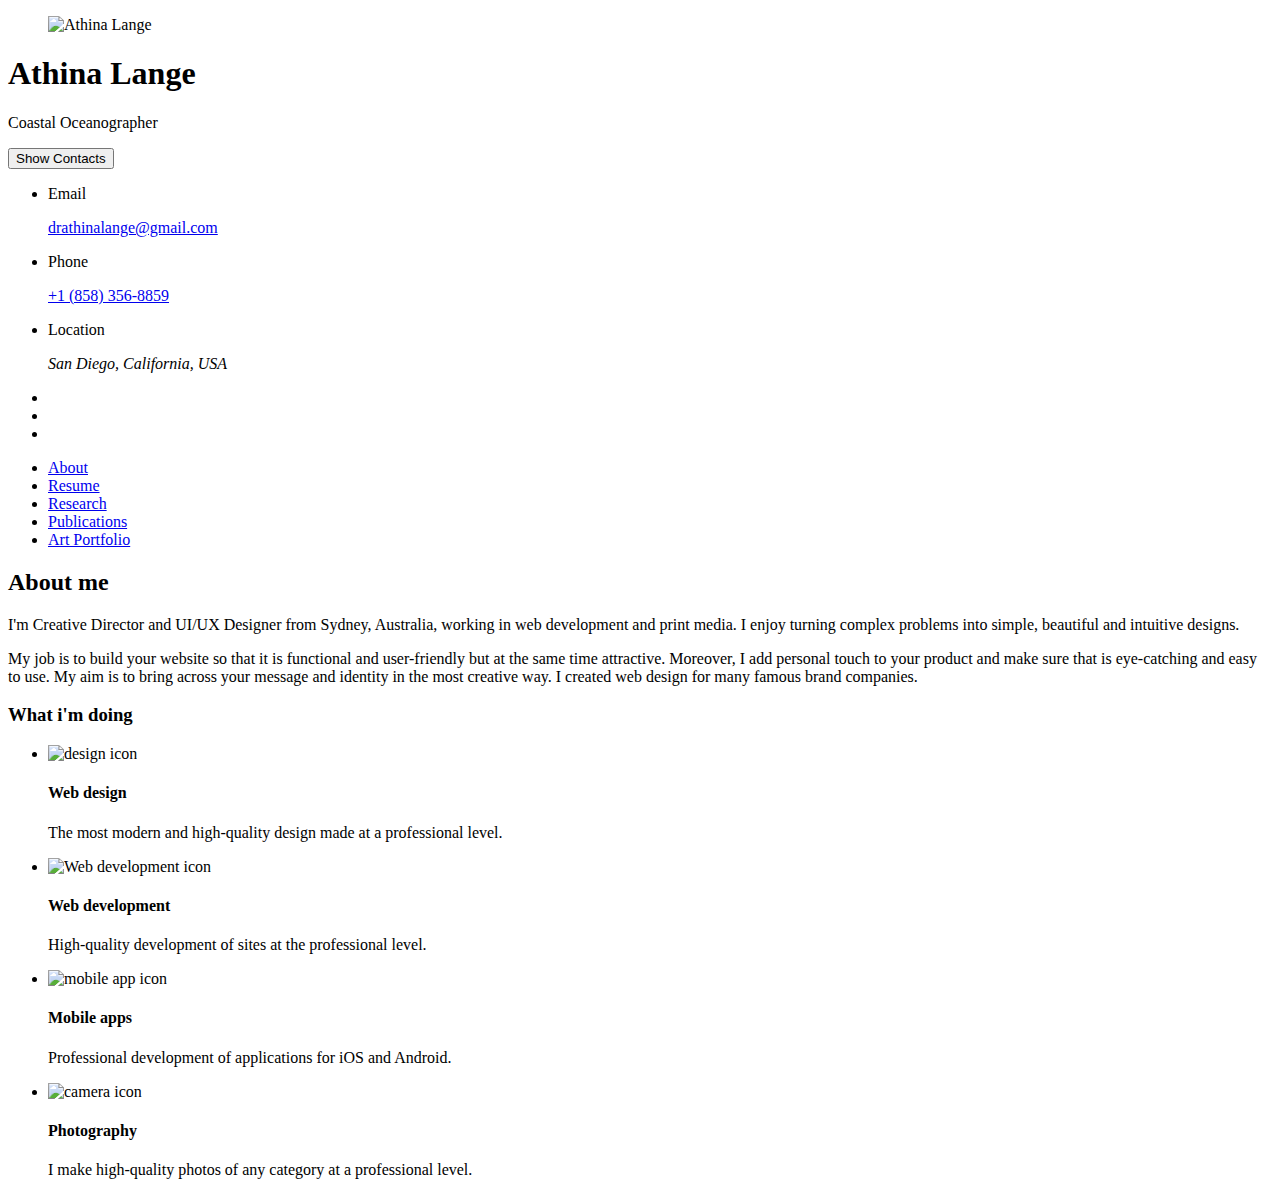
==== commit 48c90a21: "Update index.html" ====
--- a/index.html
+++ b/index.html
@@ -151,28 +151,28 @@
         - #NAVBAR
       -->
 
-      <nav class="navbar">
+        <nav class="navbar">
 
         <ul class="navbar-list">
 
           <li class="navbar-item">
-            <button class="navbar-link  active" data-nav-link>About</button>
-          </li>
-
-          <li class="navbar-item">
-            <button href="resume.html" class="navbar-link" data-nav-link>Resume</button>
-          </li>
-
-          <li class="navbar-item">
-            <button href="research.html" class="navbar-link" data-nav-link>Research</button>
-          </li>
-
-          <li class="navbar-item">
-            <button href="publications.html" class="navbar-link" data-nav-link>Publications</button>
-          </li>
-
-          <li class="navbar-item">
-            <button href="art_portfolio.html" class="navbar-link" data-nav-link>Art Portfolio</button>
+            <a href="#" class="navbar-link active">About</a>
+          </li>
+
+          <li class="navbar-item">
+            <a href="resume.html" class="navbar-link">Resume</a>
+          </li>
+
+          <li class="navbar-item">
+            <a href="research.html" class="navbar-link">Research</a>
+          </li>
+
+          <li class="navbar-item">
+            <a href="publications.html" class="navbar-link">Publications</a>
+          </li>
+
+          <li class="navbar-item">
+            <a href="art_portfolio.html" class="navbar-link">Art Portfolio</a>
           </li>
 
         </ul>
@@ -290,219 +290,13 @@
         </section>
 
 
-        <!--
-          - testimonials
-        -->
-
-        <section class="testimonials">
-
-          <h3 class="h3 testimonials-title">Testimonials</h3>
-
-          <ul class="testimonials-list has-scrollbar">
-
-            <li class="testimonials-item">
-              <div class="content-card" data-testimonials-item>
-
-                <figure class="testimonials-avatar-box">
-                  <img src="./assets/images/avatar-1.png" alt="Daniel lewis" width="60" data-testimonials-avatar>
-                </figure>
-
-                <h4 class="h4 testimonials-item-title" data-testimonials-title>Daniel lewis</h4>
-
-                <div class="testimonials-text" data-testimonials-text>
-                  <p>
-                    Richard was hired to create a corporate identity. We were very pleased with the work done. She has a
-                    lot of experience
-                    and is very concerned about the needs of client. Lorem ipsum dolor sit amet, ullamcous cididt
-                    consectetur adipiscing
-                    elit, seds do et eiusmod tempor incididunt ut laborels dolore magnarels alia.
-                  </p>
-                </div>
-
-              </div>
-            </li>
-
-            <li class="testimonials-item">
-              <div class="content-card" data-testimonials-item>
-
-                <figure class="testimonials-avatar-box">
-                  <img src="./assets/images/avatar-2.png" alt="Jessica miller" width="60" data-testimonials-avatar>
-                </figure>
-
-                <h4 class="h4 testimonials-item-title" data-testimonials-title>Jessica miller</h4>
-
-                <div class="testimonials-text" data-testimonials-text>
-                  <p>
-                    Richard was hired to create a corporate identity. We were very pleased with the work done. She has a
-                    lot of experience
-                    and is very concerned about the needs of client. Lorem ipsum dolor sit amet, ullamcous cididt
-                    consectetur adipiscing
-                    elit, seds do et eiusmod tempor incididunt ut laborels dolore magnarels alia.
-                  </p>
-                </div>
-
-              </div>
-            </li>
-
-            <li class="testimonials-item">
-              <div class="content-card" data-testimonials-item>
-
-                <figure class="testimonials-avatar-box">
-                  <img src="./assets/images/avatar-3.png" alt="Emily evans" width="60" data-testimonials-avatar>
-                </figure>
-
-                <h4 class="h4 testimonials-item-title" data-testimonials-title>Emily evans</h4>
-
-                <div class="testimonials-text" data-testimonials-text>
-                  <p>
-                    Richard was hired to create a corporate identity. We were very pleased with the work done. She has a
-                    lot of experience
-                    and is very concerned about the needs of client. Lorem ipsum dolor sit amet, ullamcous cididt
-                    consectetur adipiscing
-                    elit, seds do et eiusmod tempor incididunt ut laborels dolore magnarels alia.
-                  </p>
-                </div>
-
-              </div>
-            </li>
-
-            <li class="testimonials-item">
-              <div class="content-card" data-testimonials-item>
-
-                <figure class="testimonials-avatar-box">
-                  <img src="./assets/images/avatar-4.png" alt="Henry william" width="60" data-testimonials-avatar>
-                </figure>
-
-                <h4 class="h4 testimonials-item-title" data-testimonials-title>Henry william</h4>
-
-                <div class="testimonials-text" data-testimonials-text>
-                  <p>
-                    Richard was hired to create a corporate identity. We were very pleased with the work done. She has a
-                    lot of experience
-                    and is very concerned about the needs of client. Lorem ipsum dolor sit amet, ullamcous cididt
-                    consectetur adipiscing
-                    elit, seds do et eiusmod tempor incididunt ut laborels dolore magnarels alia.
-                  </p>
-                </div>
-
-              </div>
-            </li>
-
-          </ul>
-
-        </section>
-
-
-        <!--
-          - testimonials modal
-        -->
-
-        <div class="modal-container" data-modal-container>
-
-          <div class="overlay" data-overlay></div>
-
-          <section class="testimonials-modal">
-
-            <button class="modal-close-btn" data-modal-close-btn>
-              <ion-icon name="close-outline"></ion-icon>
-            </button>
-
-            <div class="modal-img-wrapper">
-              <figure class="modal-avatar-box">
-                <img src="./assets/images/avatar-1.png" alt="Daniel lewis" width="80" data-modal-img>
-              </figure>
-
-              <img src="./assets/images/icon-quote.svg" alt="quote icon">
-            </div>
-
-            <div class="modal-content">
-
-              <h4 class="h3 modal-title" data-modal-title>Daniel lewis</h4>
-
-              <time datetime="2021-06-14">14 June, 2021</time>
-
-              <div data-modal-text>
-                <p>
-                  Richard was hired to create a corporate identity. We were very pleased with the work done. She has a
-                  lot of experience
-                  and is very concerned about the needs of client. Lorem ipsum dolor sit amet, ullamcous cididt
-                  consectetur adipiscing
-                  elit, seds do et eiusmod tempor incididunt ut laborels dolore magnarels alia.
-                </p>
-              </div>
-
-            </div>
-
-          </section>
-
-        </div>
-
-
-        <!--
-          - clients
-        -->
-
-        <section class="clients">
-
-          <h3 class="h3 clients-title">Clients</h3>
-
-          <ul class="clients-list has-scrollbar">
-
-            <li class="clients-item">
-              <a href="#">
-                <img src="./assets/images/logo-1-color.png" alt="client logo">
-              </a>
-            </li>
-
-            <li class="clients-item">
-              <a href="#">
-                <img src="./assets/images/logo-2-color.png" alt="client logo">
-              </a>
-            </li>
-
-            <li class="clients-item">
-              <a href="#">
-                <img src="./assets/images/logo-3-color.png" alt="client logo">
-              </a>
-            </li>
-
-            <li class="clients-item">
-              <a href="#">
-                <img src="./assets/images/logo-4-color.png" alt="client logo">
-              </a>
-            </li>
-
-            <li class="clients-item">
-              <a href="#">
-                <img src="./assets/images/logo-5-color.png" alt="client logo">
-              </a>
-            </li>
-
-            <li class="clients-item">
-              <a href="#">
-                <img src="./assets/images/logo-6-color.png" alt="client logo">
-              </a>
-            </li>
-
-          </ul>
-
-        </section>
-
+       
       </article>
 
 
-
-
-
-
-
     </div>
 
   </main>
-
-
-
-
 
 
   <!--
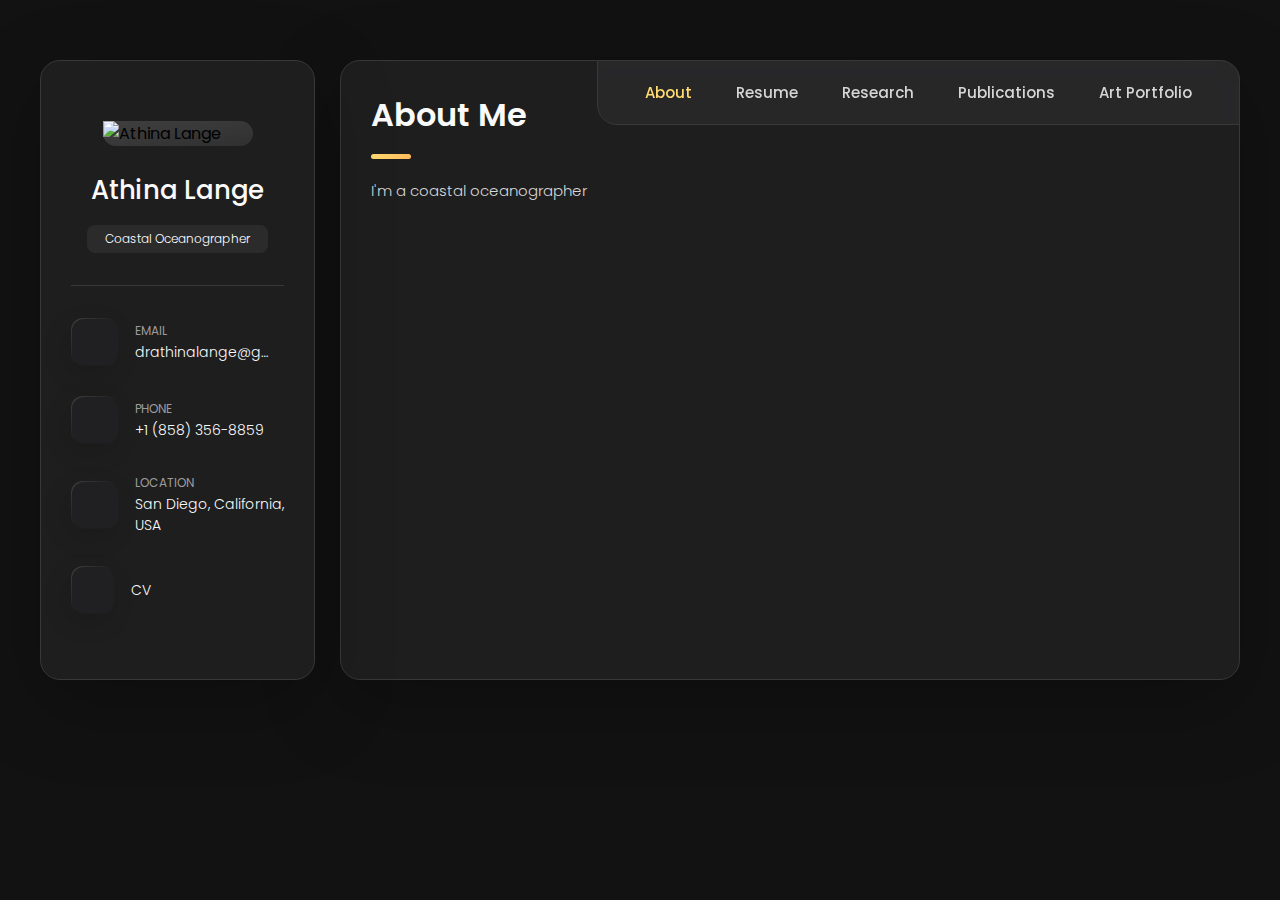
==== commit d8dd5e9d: "Update index.html" ====
--- a/index.html
+++ b/index.html
@@ -107,6 +107,23 @@
 
           </li>
 
+          <li class="contact-item">
+
+          
+            <div class="icon-box">
+              <ion-icon name="location-outline"></ion-icon>
+            </div>
+
+            <div class="contact-info">
+
+              <address>CV</address>
+            </div>
+            <a href="assets/docs/CV.pdf" download>
+                <pdf src="assets/docs/CV.pdf" alt="CV">
+            </a>
+
+          </li>
+
         </ul>
 
         <div class="separator"></div>
@@ -195,101 +212,15 @@
 
         <section class="about-text">
           <p>
-            I'm Creative Director and UI/UX Designer from Sydney, Australia, working in web development and print media.
-            I enjoy
-            turning complex problems into simple, beautiful and intuitive designs.
+            I'm a coastal oceanographer 
           </p>
 
           <p>
-            My job is to build your website so that it is functional and user-friendly but at the same time attractive.
-            Moreover, I
-            add personal touch to your product and make sure that is eye-catching and easy to use. My aim is to bring
-            across your
-            message and identity in the most creative way. I created web design for many famous brand companies.
+            
           </p>
         </section>
 
 
-        <!--
-          - service
-        -->
-
-        <section class="service">
-
-          <h3 class="h3 service-title">What i'm doing</h3>
-
-          <ul class="service-list">
-
-            <li class="service-item">
-
-              <div class="service-icon-box">
-                <img src="./assets/images/icon-design.svg
-                " alt="design icon" width="40">
-              </div>
-
-              <div class="service-content-box">
-                <h4 class="h4 service-item-title">Web design</h4>
-
-                <p class="service-item-text">
-                  The most modern and high-quality design made at a professional level.
-                </p>
-              </div>
-
-            </li>
-
-            <li class="service-item">
-
-              <div class="service-icon-box">
-                <img src="./assets/images/icon-dev.svg" alt="Web development icon" width="40">
-              </div>
-
-              <div class="service-content-box">
-                <h4 class="h4 service-item-title">Web development</h4>
-
-                <p class="service-item-text">
-                  High-quality development of sites at the professional level.
-                </p>
-              </div>
-
-            </li>
-
-            <li class="service-item">
-
-              <div class="service-icon-box">
-                <img src="./assets/images/icon-app.svg" alt="mobile app icon" width="40">
-              </div>
-
-              <div class="service-content-box">
-                <h4 class="h4 service-item-title">Mobile apps</h4>
-
-                <p class="service-item-text">
-                  Professional development of applications for iOS and Android.
-                </p>
-              </div>
-
-            </li>
-
-            <li class="service-item">
-
-              <div class="service-icon-box">
-                <img src="./assets/images/icon-photo.svg" alt="camera icon" width="40">
-              </div>
-
-              <div class="service-content-box">
-                <h4 class="h4 service-item-title">Photography</h4>
-
-                <p class="service-item-text">
-                  I make high-quality photos of any category at a professional level.
-                </p>
-              </div>
-
-            </li>
-
-          </ul>
-
-        </section>
-
-
        
       </article>
 
--- a/assets/css/style.css
+++ b/assets/css/style.css
@@ -0,0 +1,1963 @@
+/*-----------------------------------*\
+  #style.css
+\*-----------------------------------*/
+
+
+/**
+ * copyright 2022 @codewithsadee
+ */
+
+
+
+
+
+/*-----------------------------------*\
+  #CUSTOM PROPERTY
+\*-----------------------------------*/
+
+:root {
+
+  /**
+   * colors
+   */
+
+  /* gradient */
+
+  --bg-gradient-onyx: linear-gradient(
+    to bottom right, 
+    hsl(240, 1%, 25%) 3%, 
+    hsl(0, 0%, 19%) 97%
+  );
+  --bg-gradient-jet: linear-gradient(
+    to bottom right, 
+    hsla(240, 1%, 18%, 0.251) 0%, 
+    hsla(240, 2%, 11%, 0) 100%
+  ), hsl(240, 2%, 13%);
+  --bg-gradient-yellow-1: linear-gradient(
+    to bottom right, 
+    hsl(45, 100%, 71%) 0%, 
+    hsla(36, 100%, 69%, 0) 50%
+  );
+  --bg-gradient-yellow-2: linear-gradient(
+    135deg, 
+    hsla(45, 100%, 71%, 0.251) 0%, 
+    hsla(35, 100%, 68%, 0) 59.86%
+  ), hsl(240, 2%, 13%);
+  --border-gradient-onyx: linear-gradient(
+    to bottom right, 
+    hsl(0, 0%, 25%) 0%, 
+    hsla(0, 0%, 25%, 0) 50%
+  );
+  --text-gradient-yellow: linear-gradient(
+    to right, 
+    hsl(45, 100%, 72%), 
+    hsl(35, 100%, 68%)
+  );
+
+  /* solid */
+
+  --jet: hsl(0, 0%, 22%);
+  --onyx: hsl(240, 1%, 17%);
+  --eerie-black-1: hsl(240, 2%, 13%);
+  --eerie-black-2: hsl(240, 2%, 12%);
+  --smoky-black: hsl(0, 0%, 7%);
+  --white-1: hsl(0, 0%, 100%);
+  --white-2: hsl(0, 0%, 98%);
+  --orange-yellow-crayola: hsl(45, 100%, 72%);
+  --vegas-gold: hsl(45, 54%, 58%);
+  --light-gray: hsl(0, 0%, 84%);
+  --light-gray-70: hsla(0, 0%, 84%, 0.7);
+  --bittersweet-shimmer: hsl(0, 43%, 51%);
+
+  /**
+   * typography
+   */
+
+  /* font-family */
+  --ff-poppins: 'Poppins', sans-serif;
+
+  /* font-size */
+  --fs-1: 24px;
+  --fs-2: 18px;
+  --fs-3: 17px;
+  --fs-4: 16px;
+  --fs-5: 15px;
+  --fs-6: 14px;
+  --fs-7: 13px;
+  --fs-8: 11px;
+
+  /* font-weight */
+  --fw-300: 300;
+  --fw-400: 400;
+  --fw-500: 500;
+  --fw-600: 600;
+
+  /**
+   * shadow
+   */
+  
+  --shadow-1: -4px 8px 24px hsla(0, 0%, 0%, 0.25);
+  --shadow-2: 0 16px 30px hsla(0, 0%, 0%, 0.25);
+  --shadow-3: 0 16px 40px hsla(0, 0%, 0%, 0.25);
+  --shadow-4: 0 25px 50px hsla(0, 0%, 0%, 0.15);
+  --shadow-5: 0 24px 80px hsla(0, 0%, 0%, 0.25);
+
+  /**
+   * transition
+   */
+
+  --transition-1: 0.25s ease;
+  --transition-2: 0.5s ease-in-out;
+
+}
+
+
+
+
+
+/*-----------------------------------*\
+  #RESET
+\*-----------------------------------*/
+
+*, *::before, *::after {
+  margin: 0;
+  padding: 0;
+  box-sizing: border-box;
+}
+
+a { text-decoration: none; }
+
+li { list-style: none; }
+
+img, ion-icon, a, button, time, span { display: block; }
+
+button {
+  font: inherit;
+  background: none;
+  border: none;
+  text-align: left;
+  cursor: pointer;
+}
+
+input, textarea {
+  display: block;
+  width: 100%;
+  background: none;
+  font: inherit;
+}
+
+::selection {
+  background: var(--orange-yellow-crayola);
+  color: var(--smoky-black);
+}
+
+:focus { outline-color: var(--orange-yellow-crayola); }
+
+html { font-family: var(--ff-poppins); }
+
+body { background: var(--smoky-black); }
+
+
+
+
+
+/*-----------------------------------*\
+  #REUSED STYLE
+\*-----------------------------------*/
+
+.sidebar,
+article {
+  background: var(--eerie-black-2);
+  border: 1px solid var(--jet);
+  border-radius: 20px;
+  padding: 15px;
+  box-shadow: var(--shadow-1);
+  z-index: 1;
+}
+
+.separator {
+  width: 100%;
+  height: 1px;
+  background: var(--jet);
+  margin: 16px 0;
+}
+
+.icon-box {
+  position: relative;
+  background: var(--border-gradient-onyx);
+  width: 30px;
+  height: 30px;
+  border-radius: 8px;
+  display: flex;
+  justify-content: center;
+  align-items: center;
+  font-size: 16px;
+  color: var(--orange-yellow-crayola);
+  box-shadow: var(--shadow-1);
+  z-index: 1;
+}
+
+.icon-box::before {
+  content: "";
+  position: absolute;
+  inset: 1px;
+  background: var(--eerie-black-1);
+  border-radius: inherit;
+  z-index: -1;
+}
+
+.icon-box ion-icon { --ionicon-stroke-width: 35px; }
+
+article { display: none; }
+
+article.active {
+  display: block;
+  animation: fade 0.5s ease backwards;
+}
+
+@keyframes fade {
+  0% { opacity: 0; }
+  100% { opacity: 1; }
+}
+
+.h2,
+.h3,
+.h4,
+.h5 {
+  color: var(--white-2);
+  text-transform: capitalize;
+}
+
+.h2 { font-size: var(--fs-1); }
+
+.h3 { font-size: var(--fs-2); }
+
+.h4 { font-size: var(--fs-4); }
+
+.h5 {
+  font-size: var(--fs-7);
+  font-weight: var(--fw-500);
+}
+
+.article-title {
+  position: relative;
+  padding-bottom: 7px;
+}
+
+.article-title::after {
+  content: "";
+  position: absolute;
+  bottom: 0;
+  left: 0;
+  width: 30px;
+  height: 3px;
+  background: var(--text-gradient-yellow);
+  border-radius: 3px;
+}
+
+.has-scrollbar::-webkit-scrollbar {
+  width: 5px; /* for vertical scrollbar */
+  height: 5px; /* for horizontal scrollbar */
+}
+
+.has-scrollbar::-webkit-scrollbar-track {
+  background: var(--onyx);
+  border-radius: 5px;
+}
+
+.has-scrollbar::-webkit-scrollbar-thumb {
+  background: var(--orange-yellow-crayola);
+  border-radius: 5px;
+}
+
+.has-scrollbar::-webkit-scrollbar-button { width: 20px; }
+
+.content-card {
+  position: relative;
+  background: var(--border-gradient-onyx);
+  padding: 15px;
+  padding-top: 45px;
+  border-radius: 14px;
+  box-shadow: var(--shadow-2);
+  cursor: pointer;
+  z-index: 1;
+}
+
+.content-card::before {
+  content: "";
+  position: absolute;
+  inset: 1px;
+  background: var(--bg-gradient-jet);
+  border-radius: inherit;
+  z-index: -1;
+}
+
+
+
+
+
+/*-----------------------------------*\
+  #MAIN
+\*-----------------------------------*/
+
+main {
+  margin: 15px 12px;
+  margin-bottom: 75px;
+  min-width: 259px;
+}
+
+
+
+
+
+/*-----------------------------------*\
+  #SIDEBAR
+\*-----------------------------------*/
+
+.sidebar {
+  margin-bottom: 15px;
+  max-height: 112px;
+  overflow: hidden;
+  transition: var(--transition-2);
+}
+
+.sidebar.active { max-height: 405px; }
+
+.sidebar-info {
+  position: relative;
+  display: flex;
+  justify-content: flex-start;
+  align-items: center;
+  gap: 15px;
+}
+
+.avatar-box {
+  background: var(--bg-gradient-onyx);
+  border-radius: 20px;
+}
+
+.info-content .name {
+  color: var(--white-2);
+  font-size: var(--fs-3);
+  font-weight: var(--fw-500);
+  letter-spacing: -0.25px;
+  margin-bottom: 10px;
+}
+
+.info-content .title {
+  color: var(--white-1);
+  background: var(--onyx);
+  font-size: var(--fs-8);
+  font-weight: var(--fw-300);
+  width: max-content;
+  padding: 3px 12px;
+  border-radius: 8px;
+}
+
+.info_more-btn {
+  position: absolute;
+  top: -15px;
+  right: -15px;
+  border-radius: 0 15px;
+  font-size: 13px;
+  color: var(--orange-yellow-crayola);
+  background: var(--border-gradient-onyx);
+  padding: 10px;
+  box-shadow: var(--shadow-2);
+  transition: var(--transition-1);
+  z-index: 1;
+}
+
+.info_more-btn::before {
+  content: "";
+  position: absolute;
+  inset: 1px;
+  border-radius: inherit;
+  background: var(--bg-gradient-jet);
+  transition: var(--transition-1);
+  z-index: -1;
+}
+
+.info_more-btn:hover,
+.info_more-btn:focus { background: var(--bg-gradient-yellow-1); }
+
+.info_more-btn:hover::before,
+.info_more-btn:focus::before { background: var(--bg-gradient-yellow-2); }
+
+.info_more-btn span { display: none; }
+
+.sidebar-info_more {
+  opacity: 0;
+  visibility: hidden;
+  transition: var(--transition-2);
+}
+
+.sidebar.active .sidebar-info_more {
+  opacity: 1;
+  visibility: visible;
+}
+
+.contacts-list {
+  display: grid;
+  grid-template-columns: 1fr;
+  gap: 16px;
+}
+
+.contact-item {
+  min-width: 100%;
+  display: flex;
+  align-items: center;
+  gap: 16px;
+}
+
+.contact-info {
+  max-width: calc(100% - 46px);
+  width: calc(100% - 46px);
+}
+
+.contact-title {
+  color: var(--light-gray-70);
+  font-size: var(--fs-8);
+  text-transform: uppercase;
+  margin-bottom: 2px;
+}
+
+.contact-info :is(.contact-link, time, address) {
+  color: var(--white-2);
+  font-size: var(--fs-7);
+}
+
+.contact-info address { font-style: normal; }
+
+.social-list {
+  display: flex;
+  justify-content: flex-start;
+  align-items: center;
+  gap: 15px;
+  padding-bottom: 4px;
+  padding-left: 7px;
+}
+
+.social-item .social-link {
+  color: var(--light-gray-70);
+  font-size: 18px;
+}
+
+
+.social-item .social-link:hover { color: var(--light-gray); }
+
+
+
+
+
+/*-----------------------------------*\
+  #NAVBAR
+\*-----------------------------------*/
+
+.navbar {
+  position: fixed;
+  bottom: 0;
+  left: 0;
+  width: 100%;
+  background: hsla(240, 1%, 17%, 0.75);
+  backdrop-filter: blur(10px);
+  border: 1px solid var(--jet);
+  border-radius: 12px 12px 0 0;
+  box-shadow: var(--shadow-2);
+  z-index: 5;
+}
+
+.navbar-list {
+  display: flex;
+  flex-wrap: wrap;
+  justify-content: center;
+  align-items: center;
+  padding: 0 10px;
+}
+
+.navbar-link {
+  color: var(--light-gray);
+  font-size: var(--fs-8);
+  padding: 20px 7px;
+  transition: color var(--transition-1);
+}
+
+.navbar-link:hover,
+.navbar-link:focus { color: var(--light-gray-70); }
+
+.navbar-link.active { color: var(--orange-yellow-crayola); }
+
+
+
+
+
+/*-----------------------------------*\
+  #ABOUT
+\*-----------------------------------*/
+
+.about .article-title { margin-bottom: 15px; }
+
+.about-text {
+  color: var(--light-gray);
+  font-size: var(--fs-6);
+  font-weight: var(--fw-300);
+  line-height: 1.6;
+}
+
+.about-text p { margin-bottom: 15px; }
+
+
+
+/**
+ * #service 
+ */
+
+.service { margin-bottom: 35px; }
+
+.service-title { margin-bottom: 20px; }
+
+.service-list {
+  display: grid;
+  grid-template-columns: 1fr;
+  gap: 20px;
+}
+
+.service-item {
+  position: relative;
+  background: var(--border-gradient-onyx);
+  padding: 20px;
+  border-radius: 14px;
+  box-shadow: var(--shadow-2);
+  z-index: 1;
+}
+
+.service-item::before {
+  content: "";
+  position: absolute;
+  inset: 1px;
+  background: var(--bg-gradient-jet);
+  border-radius: inherit;
+  z-index: -1;
+}
+
+.service-icon-box { margin-bottom: 10px; }
+
+.service-icon-box img { margin: auto; }
+
+.service-content-box { text-align: center; }
+
+.service-item-title { margin-bottom: 7px; }
+
+.service-item-text {
+  color: var(--light-gray);
+  font-size: var(--fs-6);
+  font-weight: var(--fw-3);
+  line-height: 1.6;
+}
+
+
+/**
+ * #testimonials 
+ */
+
+.testimonials { margin-bottom: 30px; }
+
+.testimonials-title { margin-bottom: 20px; }
+
+.testimonials-list {
+  display: flex;
+  justify-content: flex-start;
+  align-items: flex-start;
+  gap: 15px;
+  margin: 0 -15px;
+  padding: 25px 15px;
+  padding-bottom: 35px;
+  overflow-x: auto;
+  scroll-behavior: smooth;
+  overscroll-behavior-inline: contain;
+  scroll-snap-type: inline mandatory;
+}
+
+.testimonials-item {
+  min-width: 100%;
+  scroll-snap-align: center;
+}
+
+.testimonials-avatar-box {
+  position: absolute;
+  top: 0;
+  left: 0;
+  transform: translate(15px, -25px);
+  background: var(--bg-gradient-onyx);
+  border-radius: 14px;
+  box-shadow: var(--shadow-1);
+}
+
+.testimonials-item-title { margin-bottom: 7px; }
+
+.testimonials-text {
+  color: var(--light-gray);
+  font-size: var(--fs-6);
+  font-weight: var(--fw-300);
+  line-height: 1.6;
+  display: -webkit-box;
+  line-clamp: 4;
+  -webkit-line-clamp: 4;
+  -webkit-box-orient: vertical;
+  overflow: hidden;
+}
+
+
+/**
+ * #testimonials-modal
+ */
+
+.modal-container {
+  position: fixed;
+  top: 0;
+  left: 0;
+  width: 100%;
+  height: 100%;
+  display: flex;
+  justify-content: center;
+  align-items: center;
+  overflow-y: auto;
+  overscroll-behavior: contain;
+  z-index: 20;
+  pointer-events: none;
+  visibility: hidden;
+}
+
+.modal-container::-webkit-scrollbar { display: none; }
+
+.modal-container.active {
+  pointer-events: all;
+  visibility: visible;
+}
+
+.overlay {
+  position: fixed;
+  top: 0;
+  left: 0;
+  width: 100%;
+  height: 100vh;
+  background: hsl(0, 0%, 5%);
+  opacity: 0;
+  visibility: hidden;
+  pointer-events: none;
+  z-index: 1;
+  transition: var(--transition-1);
+}
+
+.overlay.active {
+  opacity: 0.8;
+  visibility: visible;
+  pointer-events: all;
+}
+
+.testimonials-modal {
+  background: var(--eerie-black-2);
+  position: relative;
+  padding: 15px;
+  margin: 15px 12px;
+  border: 1px solid var(--jet);
+  border-radius: 14px;
+  box-shadow: var(--shadow-5);
+  transform: scale(1.2);
+  opacity: 0;
+  transition: var(--transition-1);
+  z-index: 2;
+}
+
+.modal-container.active .testimonials-modal {
+  transform: scale(1);
+  opacity: 1;
+}
+
+.modal-close-btn {
+  position: absolute;
+  top: 15px;
+  right: 15px;
+  background: var(--onyx);
+  border-radius: 8px;
+  width: 32px;
+  height: 32px;
+  display: flex;
+  justify-content: center;
+  align-items: center;
+  color: var(--white-2);
+  font-size: 18px;
+  opacity: 0.7;
+}
+
+.modal-close-btn:hover,
+.modal-close-btn:focus { opacity: 1; }
+
+.modal-close-btn ion-icon { --ionicon-stroke-width: 50px; }
+
+.modal-avatar-box {
+  background: var(--bg-gradient-onyx);
+  width: max-content;
+  border-radius: 14px;
+  margin-bottom: 15px;
+  box-shadow: var(--shadow-2);
+}
+
+.modal-img-wrapper > img { display: none; }
+
+.modal-title { margin-bottom: 4px; }
+
+.modal-content time {
+  font-size: var(--fs-6);
+  color: var(--light-gray-70);
+  font-weight: var(--fw-300);
+  margin-bottom: 10px;
+}
+
+.modal-content p {
+  color: var(--light-gray);
+  font-size: var(--fs-6);
+  font-weight: var(--fw-300);
+  line-height: 1.6;
+}
+
+
+/**
+ * #clients 
+ */
+
+.clients { margin-bottom: 15px; }
+
+.clients-list {
+  display: flex;
+  justify-content: flex-start;
+  align-items: flex-start;
+  gap: 15px;
+  margin: 0 -15px;
+  padding: 25px;
+  padding-bottom: 25px;
+  overflow-x: auto;
+  scroll-behavior: smooth;
+  overscroll-behavior-inline: contain;
+  scroll-snap-type: inline mandatory;
+  scroll-padding-inline: 25px;
+}
+
+.clients-item {
+  min-width: 50%;
+  scroll-snap-align: start;
+}
+
+.clients-item img {
+  width: 100%;
+  filter: grayscale(1);
+  transition: var(--transition-1);
+}
+
+.clients-item img:hover { filter: grayscale(0); }
+
+
+
+
+
+/*-----------------------------------*\
+  #RESUME
+\*-----------------------------------*/
+
+.article-title { margin-bottom: 30px; }
+
+
+/**
+ * education and experience 
+ */
+
+.timeline { margin-bottom: 30px; }
+
+.timeline .title-wrapper {
+  display: flex;
+  align-items: center;
+  gap: 15px;
+  margin-bottom: 25px;
+}
+
+.timeline-list {
+  font-size: var(--fs-6);
+  margin-left: 45px;
+}
+
+.timeline-item { position: relative; }
+
+.timeline-item:not(:last-child) { margin-bottom: 20px; }
+
+.timeline-item-title {
+  font-size: var(--fs-6);
+  line-height: 1.3;
+  margin-bottom: 7px;
+}
+
+.timeline-list span {
+  color: var(--light-gray);
+  font-size: var(--fw-8);
+  line-height: 1.6;
+}
+
+.timeline-item:not(:last-child)::before {
+  content: "";
+  position: absolute;
+  top: -25px;
+  left: -30px;
+  width: 1px;
+  height: calc(100% + 50px);
+  background: var(--jet);
+}
+
+.timeline-item::after {
+  content: "";
+  position: absolute;
+  top: 5px;
+  left: -33px;
+  height: 6px;
+  width: 6px;
+  background: var(--text-gradient-yellow);
+  border-radius: 50%;
+  box-shadow: 0 0 0 4px var(--jet);
+}
+
+.timeline-date {
+  color: var(--vegas-gold);
+  font-weight: var(--fw-400);
+  font-size: var(--fw-8);
+  line-height: 1.6;
+}
+
+.timeline-text {
+  color: var(--light-gray);
+  font-weight: var(--fw-300);
+  line-height: 1.6;
+}
+
+
+/**
+ * skills 
+ */
+
+.skills-title { margin-bottom:15px; margin-top:15px}
+
+.skills-list { padding: 20px; }
+
+
+/*.skills-item:not(:last-child) { margin-bottom: 5px;}*/
+
+.skill .title-wrapper {
+  display: flex;
+  align-items: center;
+  gap: 5px;
+  margin-bottom: 8px;
+}
+
+.skill .title-wrapper data {
+  color: var(--light-gray);
+  font-size: var(--fs-7);
+  font-weight: var(--fw-300);
+}
+
+.skill-progress-bg {
+  background: var(--jet);
+  width: 100%;
+  height: 8px;
+  border-radius: 10px;
+}
+
+.skill-progress-fill {
+  background: var(--text-gradient-yellow);
+  height: 100%;
+  border-radius: inherit;
+}
+
+
+/*-----------------------------------*\
+  #PUBLICATIONS
+\*-----------------------------------*/
+
+.pubs { margin-bottom: 30px; }
+
+.pubs .title-wrapper {
+  display: flex;
+  align-items: center;
+  gap: 15px;
+  margin-bottom: 25px;
+}
+
+.pubs-list {
+  font-size: var(--fs-6);
+  margin-left: 45px;
+}
+
+.pubs-item { position: relative; }
+
+.pubs-item:not(:last-child) { margin-bottom: 20px; }
+
+.pubs-item-title {
+  font-size: var(--fs-6);
+  line-height: 1.3;
+  margin-bottom: 7px;
+}
+
+.pubs-list span {
+  color: var(--vegas-gold);
+  font-size: var(--fw-8);
+  line-height: 1.6;
+}
+
+.pubs-item:not(:last-child)::before {
+  content: "";
+  position: absolute;
+  top: -25px;
+  left: -30px;
+  width: 1px;
+  height: calc(100% + 50px);
+  background: var(--jet);
+}
+
+.pubs-item::after {
+  content: "";
+  position: absolute;
+  top: 5px;
+  left: -33px;
+  height: 6px;
+  width: 6px;
+  background: var(--text-gradient-yellow);
+  border-radius: 50%;
+  box-shadow: 0 0 0 4px var(--jet);
+}
+
+.pubs-date {
+  color: var(--vegas-gold);
+  font-weight: var(--fw-400);
+  font-size: var(--fw-8);
+  line-height: 1.6;
+}
+
+.pubs-text {
+  color: var(--light-gray);
+  font-weight: var(--fw-300);
+  line-height: 1.6;
+}
+.pubs-bullet {
+  color: var(--light-gray);
+  list-style-type: circle;
+  font-weight: var(--fw-400);
+  font-size: var(--fw-8);
+  line-height: 1.6;
+}
+
+
+/*-----------------------------------*\
+  #PORTFOLIO
+\*-----------------------------------*/
+
+.filter-list { display: none; }
+
+.filter-select-box {
+  position: relative;
+  margin-bottom: 25px;
+}
+
+.filter-select {
+  background: var(--eerie-black-2);
+  color: var(--light-gray);
+  display: flex;
+  justify-content: space-between;
+  align-items: center;
+  width: 100%;
+  padding: 12px 16px;
+  border: 1px solid var(--jet);
+  border-radius: 14px;
+  font-size: var(--fs-6);
+  font-weight: var(--fw-300);
+}
+
+.filter-select.active .select-icon { transform: rotate(0.5turn); }
+
+.select-list {
+  background: var(--eerie-black-2);
+  position: absolute;
+  top: calc(100% + 6px);
+  width: 100%;
+  padding: 6px;
+  border: 1px solid var(--jet);
+  border-radius: 14px;
+  z-index: 2;
+  opacity: 0;
+  visibility: hidden;
+  pointer-events: none;
+  transition: 0.15s ease-in-out;
+}
+
+.filter-select.active + .select-list {
+  opacity: 1;
+  visibility: visible;
+  pointer-events: all;
+}
+
+.select-item button {
+  background: var(--eerie-black-2);
+  color: var(--light-gray);
+  font-size: var(--fs-6);
+  font-weight: var(--fw-300);
+  text-transform: capitalize;
+  width: 100%;
+  padding: 8px 10px;
+  border-radius: 8px;
+}
+
+.select-item button:hover { --eerie-black-2: hsl(240, 2%, 20%); }
+
+.project-list {
+  display: grid;
+  grid-template-columns: 1fr;
+  gap: 30px;
+  margin-bottom: 10px;
+}
+
+.project-item { display: none; }
+
+.project-item.active {
+  display: block;
+  animation: scaleUp 0.25s ease forwards;
+}
+
+@keyframes scaleUp {
+  0% { transform: scale(0.5); }
+  100% { transform: scale(1); }
+}
+
+.project-item > a { width: 100%; }
+
+.project-img {
+  position: relative;
+  width: 100%;
+  height: 200px;
+  border-radius: 16px;
+  overflow: hidden;
+  margin-bottom: 15px;
+}
+
+.project-img::before {
+  content: "";
+  position: absolute;
+  top: 0;
+  left: 0;
+  width: 100%;
+  height: 100%;
+  background: transparent;
+  z-index: 1;
+  transition: var(--transition-1);
+}
+
+.project-item > a:hover .project-img::before { background: hsla(0, 0%, 0%, 0.5); }
+
+.project-item-icon-box {
+  --scale: 0.8;
+
+  background: var(--jet);
+  color: var(--orange-yellow-crayola);
+  position: absolute;
+  top: 50%;
+  left: 50%;
+  transform: translate(-50%, -50%) scale(var(--scale));
+  font-size: 20px;
+  padding: 18px;
+  border-radius: 12px;
+  opacity: 0;
+  z-index: 1;
+  transition: var(--transition-1);
+}
+
+.project-item > a:hover .project-item-icon-box {
+  --scale: 1;
+  opacity: 1;
+}
+
+.project-item-icon-box ion-icon { --ionicon-stroke-width: 50px; }
+
+.project-img img {
+  width: 100%;
+  height: 100%;
+  object-fit: cover;
+  transition: var(--transition-1);
+}
+
+.project-item > a:hover img { transform: scale(1.1); }
+
+.project-title,
+.project-category { margin-left: 10px; }
+
+.project-title {
+  color: var(--white-2);
+  font-size: var(--fs-5);
+  font-weight: var(--fw-400);
+  text-transform: capitalize;
+  line-height: 1.3;
+}
+
+.project-category {
+  color: var(--light-gray-70);
+  font-size: var(--fs-6);
+  font-weight: var(--fw-300);
+}
+
+
+
+
+
+/*-----------------------------------*\
+  #BLOG
+\*-----------------------------------*/
+
+.blog-posts { margin-bottom: 10px; }
+
+.blog-posts-list {
+  display: grid;
+  grid-template-columns: 1fr;
+  gap: 20px;
+}
+
+.blog-post-item > a {
+  position: relative;
+  background: var(--border-gradient-onyx);
+  height: 100%;
+  box-shadow: var(--shadow-4);
+  border-radius: 16px;
+  z-index: 1;
+}
+
+.blog-post-item > a::before {
+  content: "";
+  position: absolute;
+  inset: 1px;
+  border-radius: inherit;
+  background: var(--eerie-black-1);
+  z-index: -1;
+}
+
+.blog-banner-box {
+  width: 100%;
+  height: 200px;
+  border-radius: 12px;
+  overflow: hidden;
+}
+
+.blog-banner-box img {
+  width: 100%;
+  height: 100%;
+  object-fit: cover;
+  transition: var(--transition-1);
+}
+
+.blog-post-item > a:hover .blog-banner-box img { transform: scale(1.1); }
+
+.blog-content { padding: 15px; }
+
+.blog-meta {
+  display: flex;
+  justify-content: flex-start;
+  align-items: center;
+  gap: 7px;
+  margin-bottom: 10px;
+}
+
+.blog-meta :is(.blog-category, time) {
+  color: var(--light-gray-70);
+  font-size: var(--fs-6);
+  font-weight: var(--fw-300);
+}
+
+.blog-meta .dot {
+  background: var(--light-gray-70);
+  width: 4px;
+  height: 4px;
+  border-radius: 4px;
+}
+
+.blog-item-title {
+  margin-bottom: 10px;
+  line-height: 1.3;
+  transition: var(--transition-1);
+}
+
+.blog-post-item > a:hover .blog-item-title { color: var(--orange-yellow-crayola); }
+
+.blog-text {
+  color: var(--light-gray);
+  font-size: var(--fs-6);
+  font-weight: var(--fw-300);
+  line-height: 1.6;
+}
+
+
+
+
+
+/*-----------------------------------*\
+  #CONTACT
+\*-----------------------------------*/
+
+.mapbox {
+  position: relative;
+  height: 250px;
+  width: 100%;
+  border-radius: 16px;
+  margin-bottom: 30px;
+  border: 1px solid var(--jet);
+  overflow: hidden;
+}
+
+.mapbox figure { height: 100%; }
+
+.mapbox iframe {
+  width: 100%;
+  height: 100%;
+  border: none;
+  filter: grayscale(1) invert(1);
+}
+
+.contact-form { margin-bottom: 10px; }
+
+.form-title { margin-bottom: 20px; }
+
+.input-wrapper {
+  display: grid;
+  grid-template-columns: 1fr;
+  gap: 25px;
+  margin-bottom: 25px;
+}
+
+.form-input {
+  color: var(--white-2);
+  font-size: var(--fs-6);
+  font-weight: var(--fw-400);
+  padding: 13px 20px;
+  border: 1px solid var(--jet);
+  border-radius: 14px;
+  outline: none;
+}
+
+.form-input::placeholder { font-weight: var(--fw-500); }
+
+.form-input:focus { border-color: var(--orange-yellow-crayola); }
+
+textarea.form-input {
+  min-height: 100px;
+  height: 120px;
+  max-height: 200px;
+  resize: vertical;
+  margin-bottom: 25px;
+}
+
+textarea.form-input::-webkit-resizer { display: none; }
+
+.form-input:focus:invalid { border-color: var(--bittersweet-shimmer); }
+
+.form-btn {
+  position: relative;
+  width: 100%;
+  background: var(--border-gradient-onyx);
+  color: var(--orange-yellow-crayola);
+  display: flex;
+  justify-content: center;
+  align-items: center;
+  gap: 10px;
+  padding: 13px 20px;
+  border-radius: 14px;
+  font-size: var(--fs-6);
+  text-transform: capitalize;
+  box-shadow: var(--shadow-3);
+  z-index: 1;
+  transition: var(--transition-1);
+}
+
+.form-btn::before {
+  content: "";
+  position: absolute;
+  inset: 1px;
+  background: var(--bg-gradient-jet);
+  border-radius: inherit;
+  z-index: -1;
+  transition: var(--transition-1);
+}
+
+.form-btn ion-icon { font-size: 16px; }
+
+.form-btn:hover { background: var(--bg-gradient-yellow-1); }
+
+.form-btn:hover::before { background: var(--bg-gradient-yellow-2); }
+
+.form-btn:disabled {
+  opacity: 0.7;
+  cursor: not-allowed;
+}
+
+.form-btn:disabled:hover { background: var(--border-gradient-onyx); }
+
+.form-btn:disabled:hover::before { background: var(--bg-gradient-jet); }
+
+
+
+
+
+/*-----------------------------------*\
+  #RESPONSIVE
+\*-----------------------------------*/
+
+/**
+ * responsive larger than 450px screen
+ */
+
+@media (min-width: 450px) {
+
+  /**
+   * client
+   */
+
+  .clients-item { min-width: calc(33.33% - 10px); }
+
+
+
+  /**
+   * #PORTFOLIO, BLOG 
+   */
+
+  .project-img,
+  .blog-banner-box { height: auto; }
+
+}
+
+
+
+
+
+/**
+ * responsive larger than 580px screen
+ */
+
+@media (min-width: 580px) {
+
+  /**
+   * CUSTOM PROPERTY
+   */
+
+  :root {
+
+    /**
+     * typography
+     */
+
+    --fs-1: 32px;
+    --fs-2: 24px;
+    --fs-3: 26px;
+    --fs-4: 18px;
+    --fs-6: 15px;
+    --fs-7: 15px;
+    --fs-8: 12px;
+
+  }
+
+
+
+  /**
+   * #REUSED STYLE
+   */
+
+  .sidebar, article {
+    width: 520px;
+    margin-inline: auto;
+    padding: 30px;
+  }
+
+  .article-title {
+    font-weight: var(--fw-600);
+    padding-bottom: 15px;
+  }
+
+  .article-title::after {
+    width: 40px;
+    height: 5px;
+  }
+
+  .icon-box {
+    width: 48px;
+    height: 48px;
+    border-radius: 12px;
+    font-size: 18px;
+  }
+
+
+
+  /**
+   * #MAIN
+   */
+
+  main {
+    margin-top: 60px;
+    margin-bottom: 100px;
+  }
+
+
+
+  /**
+   * #SIDEBAR
+   */
+
+  .sidebar {
+    max-height: 180px;
+    margin-bottom: 30px;
+  }
+
+  .sidebar.active { max-height: 584px; }
+
+  .sidebar-info { gap: 25px; }
+
+  .avatar-box { border-radius: 30px; }
+
+  .avatar-box img { width: 120px; }
+
+  .info-content .name { margin-bottom: 15px; }
+
+  .info-content .title { padding: 5px 18px; }
+
+  .info_more-btn {
+    top: -30px;
+    right: -30px;
+    padding: 10px 15px;
+  }
+
+  .info_more-btn span {
+    display: block;
+    font-size: var(--fs-8);
+  }
+
+  .info_more-btn ion-icon { display: none; }
+
+  .separator { margin: 32px 0; }
+
+  .contacts-list { gap: 20px; }
+
+  .contact-info {
+    max-width: calc(100% - 64px);
+    width: calc(100% - 64px);
+  }
+
+
+
+  /**
+   * #NAVBAR
+   */
+
+  .navbar { border-radius: 20px 20px 0 0; }
+
+  .navbar-list { gap: 20px; }
+
+  .navbar-link { --fs-8: 14px; }
+
+
+
+  /**
+   * #ABOUT
+   */
+
+  .about .article-title { margin-bottom: 20px; }
+
+  .about-text { margin-bottom: 40px; }
+
+  /* service */
+
+  .service-item {
+    display: flex;
+    justify-content: flex-start;
+    align-items: flex-start;
+    gap: 18px;
+    padding: 30px;
+  }
+
+  .service-icon-box {
+    margin-bottom: 0;
+    margin-top: 5px;
+  }
+
+  .service-content-box { text-align: left; }
+
+  /* testimonials */
+
+  .testimonials-title { margin-bottom: 25px; }
+
+  .testimonials-list {
+    gap: 30px;
+    margin: 0 -30px;
+    padding: 30px;
+    padding-bottom: 35px;
+  }
+
+  .content-card {
+    padding: 30px;
+    padding-top: 25px;
+  }
+
+  .testimonials-avatar-box {
+    transform: translate(30px, -30px);
+    border-radius: 20px;
+  }
+
+  .testimonials-avatar-box img { width: 80px; }
+
+  .testimonials-item-title {
+    margin-bottom: 10px;
+    margin-left: 95px;
+  }
+
+  .testimonials-text {
+    line-clamp: 2;
+    -webkit-line-clamp: 2;
+  }
+
+  /* testimonials modal */
+
+  .modal-container { padding: 20px; }
+
+  .testimonials-modal {
+    display: flex;
+    justify-content: flex-start;
+    align-items: stretch;
+    gap: 25px;
+    padding: 30px;
+    border-radius: 20px;
+  }
+
+  .modal-img-wrapper {
+    display: flex;
+    flex-direction: column;
+    align-items: center;
+  }
+
+  .modal-avatar-box {
+    border-radius: 18px;
+    margin-bottom: 0;
+  }
+
+  .modal-avatar-box img { width: 65px; }
+
+  .modal-img-wrapper > img {
+    display: block;
+    flex-grow: 1;
+    width: 35px;
+  }
+
+  /* clients */
+
+  .clients-list {
+    gap: 50px;
+    margin: 0 -30px;
+    padding: 45px;
+    scroll-padding-inline: 45px;
+  }
+
+  .clients-item { min-width: calc(33.33% - 35px); }
+
+
+
+  /**
+   * #RESUME
+   */
+
+  .timeline-list { margin-left: 65px; }
+
+  .timeline-item:not(:last-child)::before { left: -40px; }
+
+  .timeline-item::after {
+    height: 8px;
+    width: 8px;
+    left: -43px;
+  }
+
+  .skills-item:not(:last-child) { margin-bottom: 25px; }
+
+
+
+  /**
+   * #PORTFOLIO, BLOG
+   */
+
+  .project-img, .blog-banner-box { border-radius: 16px; }
+
+  .blog-posts-list { gap: 30px; }
+
+  .blog-content { padding: 25px; }
+
+
+
+  /**
+   * #CONTACT
+   */
+
+  .mapbox {
+    height: 380px;
+    border-radius: 18px;
+  }
+
+  .input-wrapper {
+    gap: 30px;
+    margin-bottom: 30px;
+  }
+
+  .form-input { padding: 15px 20px; }
+
+  textarea.form-input { margin-bottom: 30px; }
+
+  .form-btn {
+    --fs-6: 16px;
+    padding: 16px 20px;
+  }
+
+  .form-btn ion-icon { font-size: 18px; }
+
+}
+
+
+
+
+
+/**
+ * responsive larger than 768px screen
+ */
+
+@media (min-width: 768px) {
+
+  /**
+   * REUSED STYLE
+   */
+
+  .sidebar, article { width: 700px; }
+
+  .has-scrollbar::-webkit-scrollbar-button { width: 100px; }
+
+
+
+  /**
+   * SIDEBAR
+   */
+
+  .contacts-list {
+    grid-template-columns: 1fr 1fr;
+    gap: 30px 15px;
+  }
+
+
+
+  /**
+   * NAVBAR
+   */
+
+  .navbar-link { --fs-8: 15px; }
+
+
+
+  /**
+   * ABOUT
+   */
+
+  /* testimonials modal */
+
+  .testimonials-modal {
+    gap: 35px;
+    max-width: 680px;
+  }
+
+  .modal-avatar-box img { width: 80px; }
+
+
+
+  /**
+   * PORTFOLIO
+   */
+
+  .article-title { padding-bottom: 20px; }
+
+  .filter-select-box { display: none; }
+
+  .filter-list {
+    display: flex;
+    justify-content: flex-start;
+    align-items: center;
+    gap: 25px;
+    padding-left: 5px;
+    margin-bottom: 30px;
+  }
+
+  .filter-item button {
+    color: var(--light-gray);
+    font-size: var(--fs-5);
+    transition: var(--transition-1);
+  }
+
+  .filter-item button:hover { color: var(--light-gray-70); }
+
+  .filter-item button.active { color: var(--orange-yellow-crayola); }
+
+  /* portfolio and blog grid */
+
+  .project-list, .blog-posts-list { grid-template-columns: 1fr 1fr; }
+
+
+
+  /**
+   * CONTACT
+   */
+
+  .input-wrapper { grid-template-columns: 1fr 1fr; }
+
+  .form-btn {
+    width: max-content;
+    margin-left: auto;
+  }
+  
+}
+
+
+
+
+
+/**
+ * responsive larger than 1024px screen
+ */
+
+@media (min-width: 1024px) {
+
+  /**
+   * CUSTOM PROPERTY
+   */
+
+  :root {
+
+    /**
+    * shadow
+    */
+
+    --shadow-1: -4px 8px 24px hsla(0, 0%, 0%, 0.125);
+    --shadow-2: 0 16px 30px hsla(0, 0%, 0%, 0.125);
+    --shadow-3: 0 16px 40px hsla(0, 0%, 0%, 0.125);
+
+  }
+
+
+
+  /**
+   * REUSED STYLE
+   */
+
+  .sidebar, article {
+    width: 950px;
+    box-shadow: var(--shadow-5);
+  }
+
+
+
+  /**
+   * MAIN 
+   */
+
+  main { margin-bottom: 60px; }
+
+  .main-content {
+    position: relative;
+    width: max-content;
+    margin: auto;
+  }
+
+
+
+  /**
+   * NAVBAR
+   */
+
+  .navbar {
+    position: absolute;
+    bottom: auto;
+    top: 0;
+    left: auto;
+    right: 0;
+    width: max-content;
+    border-radius: 0 20px;
+    padding: 0 20px;
+    box-shadow: none;
+  }
+
+  .navbar-list {
+    gap: 30px;
+    padding: 0 20px;
+  }
+
+  .navbar-link { font-weight: var(--fw-500); }
+
+
+
+  /**
+   * ABOUT
+   */
+
+  /* service */
+
+  .service-list {
+    grid-template-columns: 1fr 1fr;
+    gap: 20px 25px;
+  }
+
+  /* testimonials */
+
+  .testimonials-item { min-width: calc(50% - 15px); }
+
+  /* clients */
+
+  .clients-item { min-width: calc(25% - 38px); }
+
+
+
+  /**
+   * PORTFOLIO
+   */
+
+  .project-list { grid-template-columns: repeat(3, 1fr); }
+
+
+
+  /**
+   * BLOG
+   */
+
+  .blog-banner-box { height: 230px; }
+
+}
+
+
+
+
+
+/**
+ * responsive larger than 1250px screen
+ */
+
+@media (min-width: 1250px) {
+
+  /**
+   * RESET
+   */
+
+  body::-webkit-scrollbar { width: 20px; }
+
+  body::-webkit-scrollbar-track { background: var(--smoky-black); }
+
+  body::-webkit-scrollbar-thumb {
+    border: 5px solid var(--smoky-black);
+    background: hsla(0, 0%, 100%, 0.1);
+    border-radius: 20px;
+    box-shadow: inset 1px 1px 0 hsla(0, 0%, 100%, 0.11),
+                inset -1px -1px 0 hsla(0, 0%, 100%, 0.11);
+  }
+
+  body::-webkit-scrollbar-thumb:hover { background: hsla(0, 0%, 100%, 0.15); }
+
+  body::-webkit-scrollbar-button { height: 60px; }
+
+
+
+  /**
+   * REUSED STYLE
+   */
+
+  .sidebar, article { width: auto; }
+
+  article { min-height: 100%; }
+
+
+
+  /**
+   * MAIN
+   */
+
+  main {
+    max-width: 1200px;
+    margin-inline: auto;
+    display: flex;
+    justify-content: center;
+    align-items: stretch;
+    gap: 25px;
+  }
+
+  .main-content {
+    min-width: 75%;
+    width: 75%;
+    margin: 0;
+  }
+
+
+
+  /**
+   * SIDEBAR
+   */
+
+  .sidebar {
+    position: sticky;
+    top: 60px;
+    max-height: max-content;
+    height: 100%;
+    margin-bottom: 0;
+    padding-top: 60px;
+    z-index: 1;
+  }
+
+  .sidebar-info { flex-direction: column; }
+
+  .avatar-box img { width: 150px; }
+
+  .info-content .name {
+    white-space: nowrap;
+    text-align: center;
+  }
+
+  .info-content .title { margin: auto; }
+
+  .info_more-btn { display: none; }
+
+  .sidebar-info_more {
+    opacity: 1;
+    visibility: visible;
+  }
+
+  .contacts-list { grid-template-columns: 1fr; }
+
+  .contact-info :is(.contact-link) {
+    white-space: nowrap;
+    overflow: hidden;
+    text-overflow: ellipsis;
+  }
+
+  .contact-info :is(.contact-link, time, address) {
+    --fs-7: 14px;
+    font-weight: var(--fw-300);
+  }
+
+  .separator:last-of-type {
+    margin: 15px 0;
+    opacity: 0;
+  }
+
+  .social-list { justify-content: center; }
+
+
+
+  /**
+	 * RESUME
+	 */
+
+  .timeline-text { max-width: 700px; }
+
+}
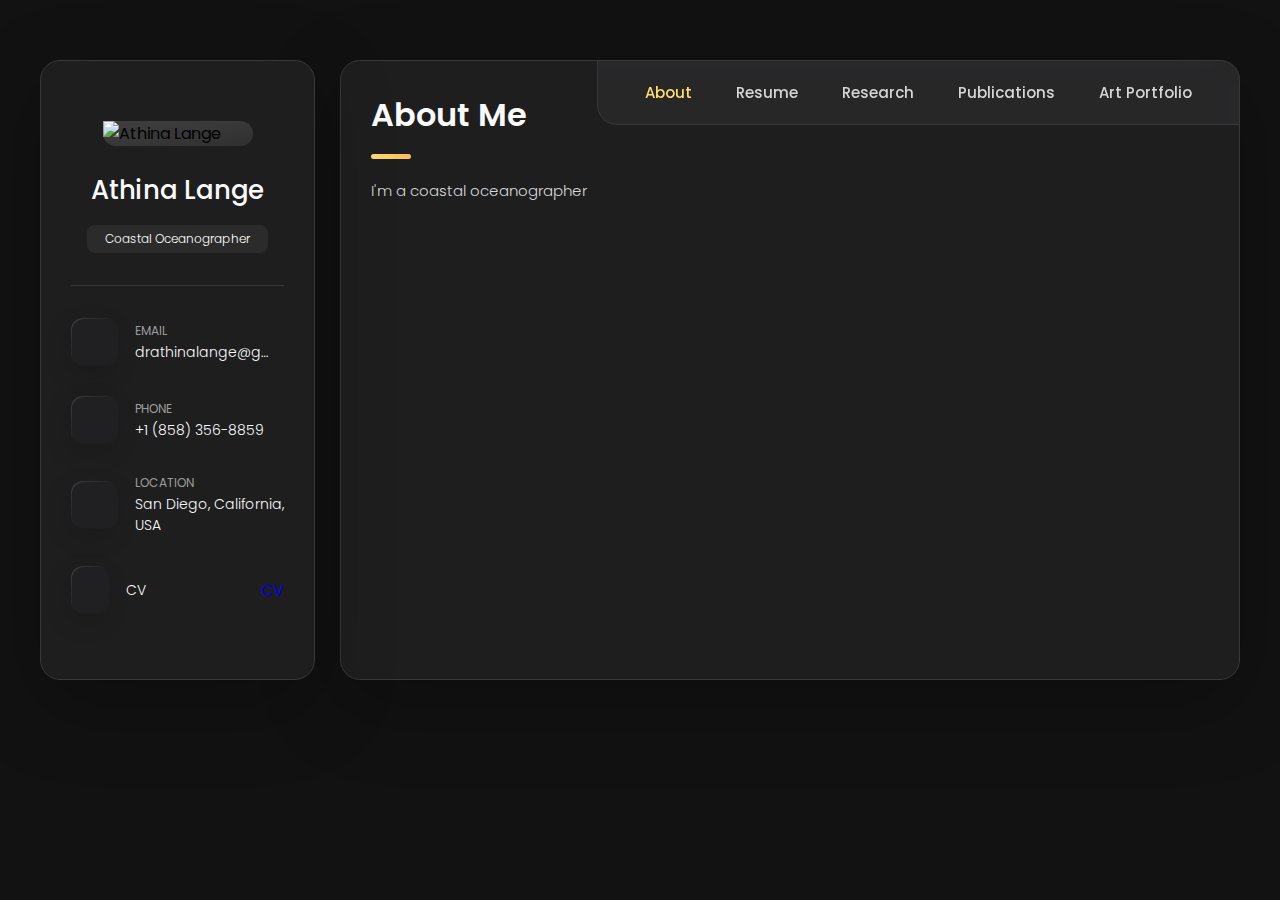
==== commit 575190bf: "Update index.html" ====
--- a/index.html
+++ b/index.html
@@ -118,9 +118,8 @@
 
               <address>CV</address>
             </div>
-            <a href="assets/docs/CV.pdf" download>
-                <pdf src="assets/docs/CV.pdf" alt="CV">
-            </a>
+           
+            <a href="assets/docs/CV.pdf" download="AthinaLangeCV.pdf"> CV </a>
 
           </li>
 
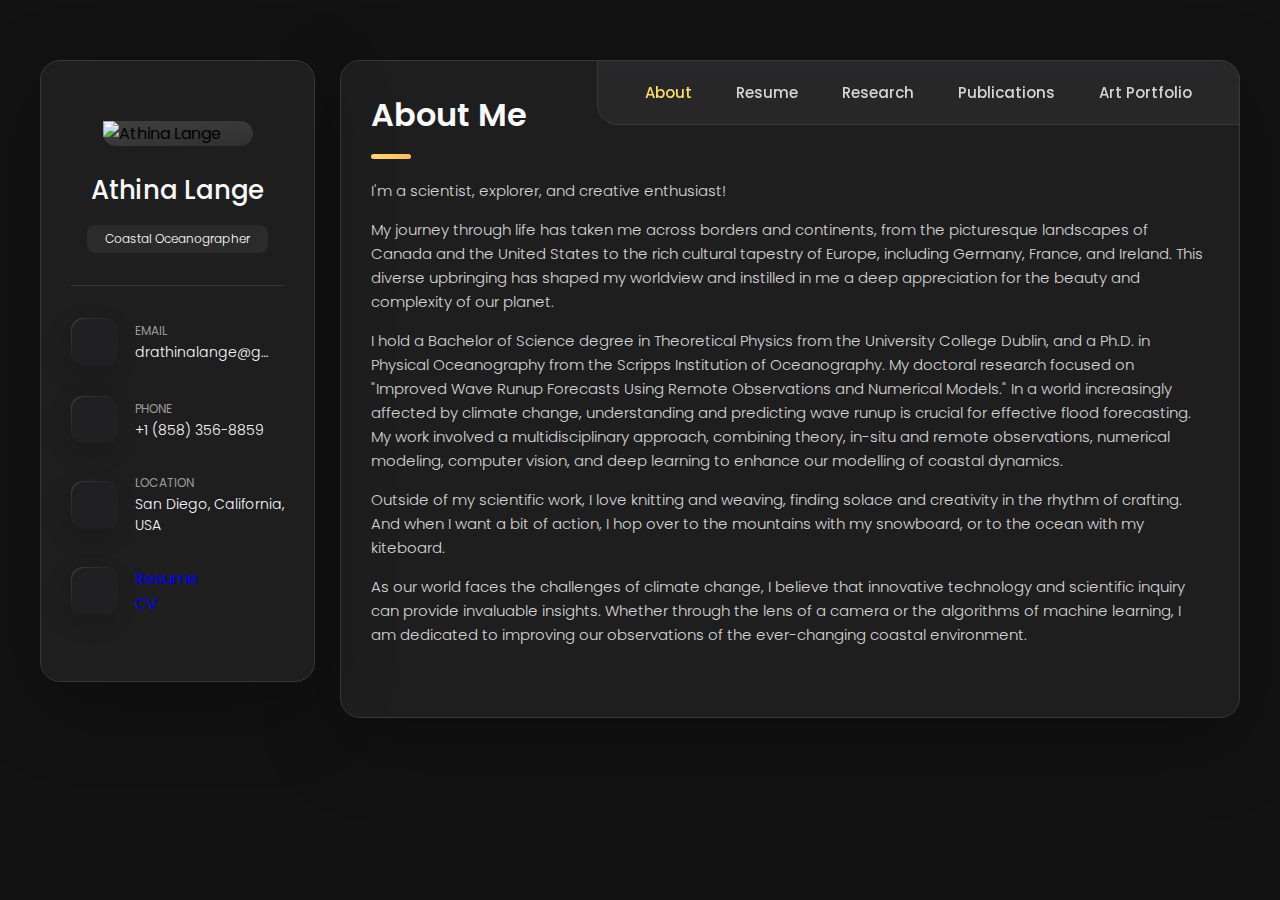
==== commit 0b729257: "Update index.html" ====
--- a/index.html
+++ b/index.html
@@ -116,10 +116,11 @@
 
             <div class="contact-info">
 
-              <address>CV</address>
-            </div>
-           
-            <a href="assets/docs/CV.pdf" download="AthinaLangeCV.pdf"> CV </a>
+              <a href="assets/docs/Resume.pdf" download="AthinaLangeResume.pdf"> Resume </a>
+              <a href="assets/docs/CV.pdf" download="AthinaLangeCV.pdf"> CV </a>
+            
+            </div>
+             
 
           </li>
 
@@ -211,12 +212,25 @@
 
         <section class="about-text">
           <p>
-            I'm a coastal oceanographer 
+           I'm a scientist, explorer, and creative enthusiast! </p>
+
+          <p>
+            My journey through life has taken me across borders and continents, from the picturesque landscapes of Canada and the United States to the rich cultural tapestry of Europe, including Germany, France, and Ireland. This diverse upbringing has shaped my worldview and instilled in me a deep appreciation for the beauty and complexity of our planet.
           </p>
 
+         <p>
+           I hold a Bachelor of Science degree in Theoretical Physics from the University College Dublin, and a Ph.D. in Physical Oceanography from the Scripps Institution of Oceanography. 
+           My doctoral research focused on "Improved Wave Runup Forecasts Using Remote Observations and Numerical Models." In a world increasingly affected by climate change, understanding and predicting wave runup is crucial for effective flood forecasting. My work involved a multidisciplinary approach, combining theory, in-situ and remote observations, numerical modeling, computer vision, and deep learning to enhance our modelling of coastal dynamics.
+         </p>
+
+          <p> 
+            Outside of my scientific work, I love knitting and weaving, finding solace and creativity in the rhythm of crafting. And when I want a bit of action, I hop over to the mountains with my snowboard, or to the ocean with my kiteboard.
+        </p>
+
           <p>
-            
-          </p>
+            As our world faces the challenges of climate change, I believe that innovative technology and scientific inquiry can provide invaluable insights. Whether through the lens of a camera or the algorithms of machine learning, I am dedicated to improving our observations of the ever-changing coastal environment.
+            </p>
+
         </section>
 
 
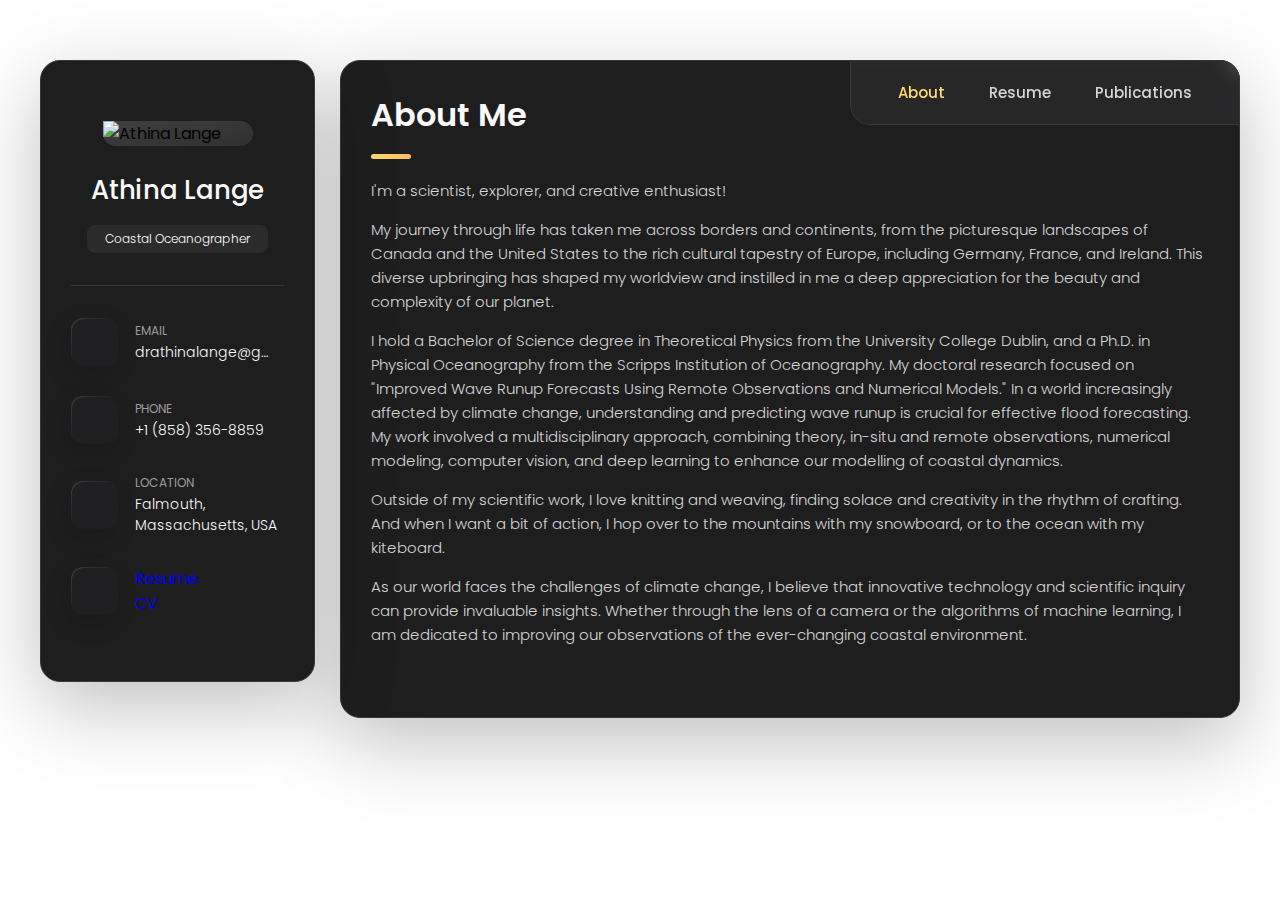
==== commit 1551f30d: "Update index.html" ====
--- a/index.html
+++ b/index.html
@@ -23,6 +23,7 @@
   <link rel="preconnect" href="https://fonts.googleapis.com">
   <link rel="preconnect" href="https://fonts.gstatic.com" crossorigin>
   <link href="https://fonts.googleapis.com/css2?family=Poppins:wght@300;400;500;600&display=swap" rel="stylesheet">
+  
 </head>
 
 <body>
@@ -102,7 +103,7 @@
             <div class="contact-info">
               <p class="contact-title">Location</p>
 
-              <address>San Diego, California, USA</address>
+              <address>Falmouth, Massachusetts, USA</address>
             </div>
 
           </li>
@@ -111,13 +112,13 @@
 
           
             <div class="icon-box">
-              <ion-icon name="location-outline"></ion-icon>
-            </div>
-
-            <div class="contact-info">
-
-              <a href="assets/docs/Resume.pdf" download="AthinaLangeResume.pdf"> Resume </a>
-              <a href="assets/docs/CV.pdf" download="AthinaLangeCV.pdf"> CV </a>
+              <ion-icon name="paper-outline"></ion-icon>
+            </div>
+
+            <div class="contact-info">
+
+              <a href="assets/docs/Resume.pdf" download="AthinaLangeResume.pdf" color=var(--vegas-gold)> Resume </a>
+              <a href="assets/docs/CV.pdf" download="AthinaLangeCV.pdf" color=var(--vegas-gold)> CV </a>
             
             </div>
              
@@ -180,17 +181,17 @@
             <a href="resume.html" class="navbar-link">Resume</a>
           </li>
 
-          <li class="navbar-item">
+          <!-- <li class="navbar-item">
             <a href="research.html" class="navbar-link">Research</a>
-          </li>
+          </li> -->
 
           <li class="navbar-item">
             <a href="publications.html" class="navbar-link">Publications</a>
           </li>
 
-          <li class="navbar-item">
+          <!-- <li class="navbar-item">
             <a href="art_portfolio.html" class="navbar-link">Art Portfolio</a>
-          </li>
+          </li> -->
 
         </ul>
 
--- a/assets/css/style.css
+++ b/assets/css/style.css
@@ -155,7 +155,14 @@
 
 html { font-family: var(--ff-poppins); }
 
-body { background: var(--smoky-black); }
+/*body { background: var(--smoky-black); }*/
+
+        body {
+            background-image: url('assets/images_new/background.JPG');
+            background-size: cover; /* Adjust as needed */
+            background-repeat: no-repeat;
+        }
+
 
 
 
